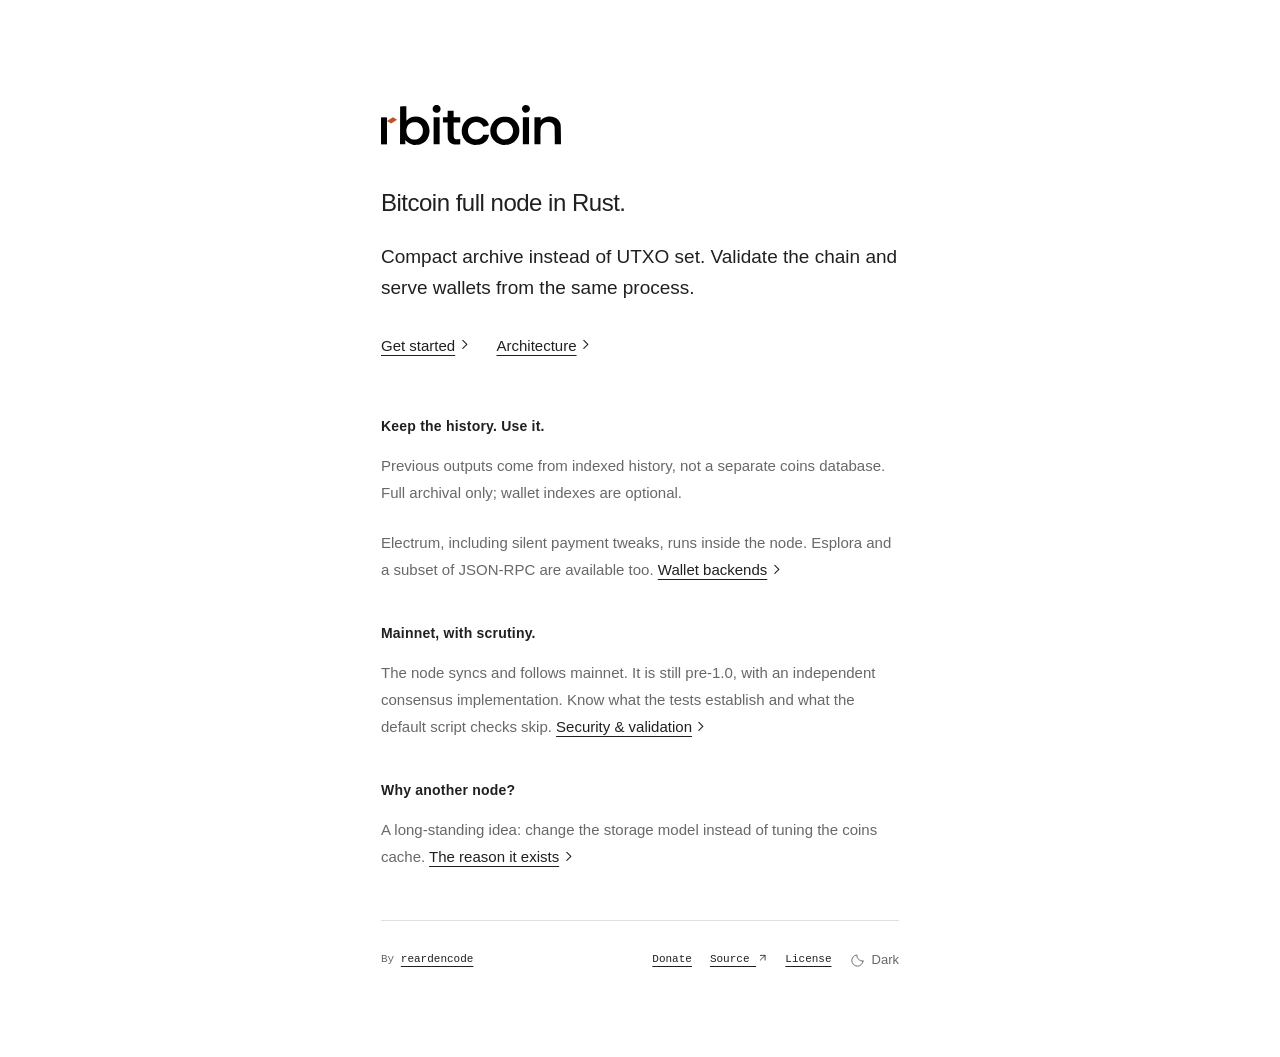
==== index.html @ 13a7b2bd "Add standalone rbitcoin Essential website" ====
<!doctype html><html lang="en"><head><meta charset="utf-8"><meta name="viewport" content="width=device-width,initial-scale=1"><title>A full node. No UTXO set. — rbitcoin</title><meta name="description" content="A Bitcoin full node in Rust, built around a compact archive with wallet serving in the same process."><meta name="robots" content="noindex,nofollow"><meta name="theme-color" content="#ffffff"><link rel="icon" type="image/svg+xml" href="data:image/svg+xml,%3Csvg xmlns='http://www.w3.org/2000/svg' viewBox='0 0 64 64'%3E%3Crect width='64' height='64' fill='white'/%3E%3Ctext x='18' y='47' font-family='Arial' font-size='48' fill='%231d1d1b'%3Er%3C/text%3E%3C/svg%3E"><script src="assets/theme.js?v=icon-theme"></script><link rel="stylesheet" href="assets/site.css?v=icon-theme"></head><body class="site essential-site home-page"><a class="skip" href="#main">Skip to content</a><div class="essential"><main id="main"><h1><a href="index.html"><img class="wordmark wordmark-light" src="assets/wordmark-light.svg?v=orange" width="2370" height="526" alt="rbitcoin"><img class="wordmark wordmark-dark" src="assets/wordmark-dark.svg?v=orange" width="2370" height="526" alt="rbitcoin"></a></h1><p class="opening">Bitcoin full node in Rust.</p><p>Compact archive instead of UTXO set. Validate the chain and serve wallets from the same process.</p><nav class="links" aria-label="Start here"><a href="get-started/index.html">Get started<svg class="link-icon" xmlns="http://www.w3.org/2000/svg" viewBox="0 0 16 16" width="12" height="12" fill="none" stroke="currentColor" stroke-width="1.4" stroke-linecap="round" stroke-linejoin="round" aria-hidden="true" focusable="false"><path d="m6 3 5 5-5 5"/></svg></a><a href="architecture/index.html">Architecture<svg class="link-icon" xmlns="http://www.w3.org/2000/svg" viewBox="0 0 16 16" width="12" height="12" fill="none" stroke="currentColor" stroke-width="1.4" stroke-linecap="round" stroke-linejoin="round" aria-hidden="true" focusable="false"><path d="m6 3 5 5-5 5"/></svg></a></nav><section id="difference"><h2>Keep the history. Use it.</h2><p class="small">Previous outputs come from indexed history, not a separate coins database. Full archival only; wallet indexes are optional.</p><p class="small">Electrum, including silent payment tweaks, runs inside the node. Esplora and a subset of JSON-RPC are available too. <a href="wallets/index.html">Wallet backends<svg class="link-icon" xmlns="http://www.w3.org/2000/svg" viewBox="0 0 16 16" width="12" height="12" fill="none" stroke="currentColor" stroke-width="1.4" stroke-linecap="round" stroke-linejoin="round" aria-hidden="true" focusable="false"><path d="m6 3 5 5-5 5"/></svg></a></p></section><section id="status"><h2>Mainnet, with scrutiny.</h2><p class="small">The node syncs and follows mainnet. It is still pre-1.0, with an independent consensus implementation. Know what the tests establish and what the default script checks skip. <a href="security/index.html">Security &amp; validation<svg class="link-icon" xmlns="http://www.w3.org/2000/svg" viewBox="0 0 16 16" width="12" height="12" fill="none" stroke="currentColor" stroke-width="1.4" stroke-linecap="round" stroke-linejoin="round" aria-hidden="true" focusable="false"><path d="m6 3 5 5-5 5"/></svg></a></p></section><section id="project"><h2>Why another node?</h2><p class="small">A long-standing idea: change the storage model instead of tuning the coins cache. <a href="about/index.html">The reason it exists<svg class="link-icon" xmlns="http://www.w3.org/2000/svg" viewBox="0 0 16 16" width="12" height="12" fill="none" stroke="currentColor" stroke-width="1.4" stroke-linecap="round" stroke-linejoin="round" aria-hidden="true" focusable="false"><path d="m6 3 5 5-5 5"/></svg></a></p></section></main><footer class="site-colophon"><span>By <a href="https://x.com/reardencode">reardencode</a></span><nav aria-label="Project information"><a href="about/index.html#donate">Donate</a><a href="https://github.com/reardencode/rbitcoin">Source <svg class="link-icon" xmlns="http://www.w3.org/2000/svg" viewBox="0 0 16 16" width="12" height="12" fill="none" stroke="currentColor" stroke-width="1.4" stroke-linecap="round" stroke-linejoin="round" aria-hidden="true" focusable="false"><path d="M4 12 12 4M4 4h8v8"/></svg></a><a href="NOTICE.txt">License</a><button class="theme-toggle" type="button" aria-label="Switch color theme" hidden><svg class="theme-moon" viewBox="0 0 24 24" fill="none" stroke="currentColor" stroke-width="1.5" stroke-linecap="round" stroke-linejoin="round" aria-hidden="true"><path d="M20.9 13A9 9 0 0 1 11 3.1 9 9 0 1 0 20.9 13Z"/></svg><svg class="theme-sun" viewBox="0 0 24 24" fill="none" stroke="currentColor" stroke-width="1.5" stroke-linecap="round" aria-hidden="true"><circle cx="12" cy="12" r="4"/><path d="M12 2v2m0 16v2M2 12h2m16 0h2M4.93 4.93l1.42 1.42m11.3 11.3 1.42 1.42M4.93 19.07l1.42-1.42m11.3-11.3 1.42-1.42"/></svg><span>Dark</span></button></nav></footer></div></body></html>
---- assets/site.css ----
/* Essential: original typography, responsive layout, and reading styles. */


* {
  box-sizing: border-box
}

html {
  scroll-padding-top: 30px
}

body {
  margin: 0;
  background: var(--paper);
  color: var(--ink);
  font-size: 19px;
  line-height: 1.65
}

a {
  color: inherit;
  text-decoration-thickness: 1px;
  text-underline-offset: 4px
}

a:hover {
  color: var(--accent)
}

a:focus-visible,button:focus-visible,summary:focus-visible {
  outline: 2px solid var(--accent);
  outline-offset: 5px
}

button {
  font: inherit;
  color: inherit;
  cursor: pointer
}

h1,h2,h3,p,figure,pre,dl {
  margin: 0
}

h1,h2,h3 {
  font-weight: 400
}

p+p {
  margin-top: 1.2em
}

h2,h3,[id] {
  scroll-margin-top: 30px
}

::selection {
  background: var(--selection-bg);
  color: var(--selection-ink)
}

.skip {
  position: fixed;
  top: 0;
  left: 20px;
  padding: 10px 20px;
  transform: translateY(-150%);
  background: var(--ink);
  color: var(--paper);
  z-index: 9
}

.skip:focus {
  transform: none
}

.code {
  font-family: var(--mono);
  font-size: .8em;
  overflow-wrap: anywhere
}

pre {
  font: 12px/1.9 var(--mono);
  white-space: pre-wrap;
  overflow-wrap: anywhere
}

summary {
  cursor: pointer
}

footer a {
  display: inline-block;
  padding: 3px 0
}

.source-note {
  font: 12px/1.7 var(--sans);
  color: var(--muted)
}

@media(prefers-reduced-motion:no-preference){

a,button,summary {
  transition: color 120ms ease-out,border-color 120ms ease-out,background-color 120ms ease-out
}
}

@media(max-width:700px){

body {
  font-size: 18px
}
}

@media print{

body {
  background: white!important;
  color: black!important;
  font-size: 11pt!important
}

.skip {
  display: none!important
}

a {
  color: inherit!important
}

h1,h2,h3 {
  break-after: avoid
}

figure,pre {
  break-inside: avoid
}

details {
  display: block
}

details>* {
  display: block!important
}

details::details-content {
  content-visibility: visible!important;
  display: block!important
}

details summary {
  list-style: none
}

footer {
  break-inside: avoid
}

a[href^='https://github.com'] {
  text-decoration: underline
}

* {
  box-shadow: none!important;
  position: static!important
}
}

:root {
  --paper: #fff;
  --ink: #202020;
  --muted: #686868;
  --line: #e0e0e0;
  --accent: #202020;
  --rule: #deded8;
  --selection-bg: #222;
  --selection-ink: #fff;
  color-scheme: light;
  --sans: Arial,Helvetica,sans-serif;
  --mono: 'SFMono-Regular',Consolas,'Liberation Mono',monospace
}

body {
  font-family: Arial,Helvetica,sans-serif;
  font-size: 19px;
  line-height: 1.65
}

.essential {
  max-width: 566px;
  margin: 105px auto 75px;
  padding: 0 24px
}

.essential h1 {
  font-size: 38px;
  line-height: 1.1;
  letter-spacing: -1.8px;
  font-weight: 600;
  margin-bottom: 40px
}

.essential h1 a {
  text-decoration: none
}

.essential .opening {
  font-size: 24px;
  letter-spacing: -.5px;
  line-height: 1.5;
  margin-bottom: 20px
}

.essential p {
  margin-top: 0;
  margin-bottom: 23px
}

.essential .links {
  margin-top: 30px;
  margin-bottom: 58px;
  display: flex;
  gap: 26px;
  font-size: 15px
}

.essential h2 {
  font-size: 12px;
  line-height: 1.5;
  font-weight: 600;
  margin: 0 0 15px;
  letter-spacing: .015em
}

.essential section {
  margin-top: 40px
}

.essential .small {
  font-size: 15px;
  line-height: 1.8;
  color: var(--muted)
}

.essential .small a {
  color: var(--ink)
}

.essential pre {
  margin: 17px 0 15px;
  font-size: 11px;
  line-height: 1.85
}

.essential footer {
  border-top: 1px solid var(--line);
  margin-top: 55px;
  padding-top: 17px;
  font-size: 11px;
  line-height: 1.8;
  color: var(--muted)
}

.essential footer a {
  color: var(--ink)
}

.essential .inline-code {
  font-family: var(--mono);
  font-size: .83em
}

@media(max-width:700px){

.essential {
  margin-top: 68px;
  margin-bottom: 40px;
  padding: 0 27px;
  max-width: 570px
}

.essential h1 {
  font-size: 35px;
  margin-bottom: 32px
}

.essential .opening {
  font-size: 23px
}

.essential .links {
  margin-bottom: 43px
}

.essential p {
  font-size: 18px
}

.essential .small {
  font-size: 14px
}

.essential pre {
  font-size: 10px
}

.essential section {
  margin-top: 34px
}

.essential footer {
  margin-top: 42px
}
}

@media print{

.essential {
  margin: 20px auto;
  padding: 0;
  max-width: 36em
}

.essential h1 {
  font-size: 25pt
}

.essential .opening {
  font-size: 15pt
}

.essential section {
  margin-top: 20px
}

.essential .links {
  margin-bottom: 25px
}

.essential footer {
  margin-top: 30px
}
}

.link-icon {
  display: inline-block;
  width: .86em;
  height: .86em;
  vertical-align: -.03em;
  margin-left: .16em;
  flex: none;
  overflow: visible;
  pointer-events: none
}


.site a {
  overflow-wrap: anywhere
}

.site code {
  font-family: var(--mono);
  font-size: .87em;
  overflow-wrap: anywhere
}

.site-colophon {
  display: flex;
  align-items: baseline;
  justify-content: space-between;
  gap: 20px;
  max-width: 1296px;
  margin: 40px auto 0;
  padding: 0 clamp(24px,5vw,72px);
  width: 100%;
  font: 12px/1.7 var(--mono);
  color: var(--muted)
}

.site-colophon nav {
  display: flex;
  gap: 18px;
  flex-wrap: wrap
}

.site-colophon a {
  display: inline-block;
  padding: 5px 0
}

.essential-site .essential {
  margin-top: 105px
}

.essential-site .essential .site-colophon {
  padding: 17px 0 0;
  max-width: none;
  margin: 50px 0 0
}

.essential-site .essential h2 {
  font-size: 14px
}

.essential-site .essential .small {
  font-size: 15px
}

.essential-site ::selection {
  background: var(--selection-bg);
  color: var(--selection-ink)
}

.chapter-grid {
  width: min(1280px,100%);
  margin: 0 auto;
  padding: 85px clamp(24px,5vw,72px) 40px;
  display: grid;
  grid-template-columns: minmax(170px,.8fr) minmax(0,2fr);
  gap: 10%
}

.chapter-sidebar {
  align-self: start
}

.chapter-brand {
  display: inline-block;
  font: 500 22px/1.2 var(--sans);
  letter-spacing: -1.5px;
  text-decoration: none;
  padding: 0 0 24px;
  color: var(--ink)!important
}

.chapter-nav {
  display: flex;
  flex-direction: column;
  align-items: flex-start;
  gap: 8px;
  font: 14px/1.5 var(--mono)
}

.chapter-nav a {
  padding: 5px 0;
  text-decoration: none
}

.chapter-nav a:hover,.chapter-nav a[aria-current] {
  text-decoration: underline;
  text-underline-offset: 5px
}

.chapter-nav span {
  display: inline-block;
  min-width: 28px;
  color: var(--muted);
  font-size: 12px
}

.chapter {
  min-width: 0;
  max-width: 690px;
  font: 17px/1.75 var(--sans)
}

.chapter-title {
  margin-bottom: 35px
}

.chapter-kicker {
  font: 12px/1.6 var(--mono);
  color: var(--muted);
  margin-bottom: 18px!important
}

.chapter h1 {
  font-size: 34px;
  line-height: 1.22;
  letter-spacing: -1.35px;
  font-weight: 400;
  margin: 0 0 24px
}

.chapter-intro {
  font-size: 19px;
  line-height: 1.65
}

.chapter p {
  margin: 0 0 20px
}

.chapter p:last-child {
  margin-bottom: 0
}

.chapter section {
  margin: 42px 0 0;
  scroll-margin-top: 30px
}

.chapter h2 {
  font-size: 19px;
  line-height: 1.4;
  font-weight: 500;
  margin: 0 0 17px;
  letter-spacing: -.3px
}

.chapter-contents {
  display: flex;
  flex-wrap: wrap;
  gap: 8px 20px;
  padding: 20px 0;
  border-top: 1px solid var(--rule);
  border-bottom: 1px solid var(--rule);
  font: 14px/1.55 var(--sans)
}

.chapter-contents a {
  padding: 3px 0
}

.chapter .annotation {
  font: 14px/1.65 var(--sans);
  color: var(--muted)
}

.chapter pre {
  margin: 23px 0;
  padding: 17px 0 17px 20px;
  border-left: 1px solid var(--rule);
  font: 14px/1.8 var(--mono);
  white-space: pre-wrap;
  overflow-wrap: anywhere
}

.chapter pre code {
  font: inherit
}

.fact-list {
  margin: 24px 0
}

.fact-list>div {
  display: grid;
  grid-template-columns: minmax(110px,.65fr) minmax(0,1.5fr);
  gap: 25px;
  padding: 17px 0;
  border-top: 1px solid var(--rule)
}

.fact-list>div:last-child {
  border-bottom: 1px solid var(--rule)
}

.fact-list dt {
  font-size: 15px;
  font-weight: 500
}

.fact-list dd {
  margin: 0;
  font-size: 16px
}

.chapter table {
  width: 100%;
  border-collapse: collapse;
  margin: 24px 0;
  table-layout: fixed;
  font-size: 15px;
  line-height: 1.6
}

.chapter caption {
  text-align: left;
  font: 12px/1.6 var(--mono);
  color: var(--muted);
  margin-bottom: 15px
}

.chapter th,.chapter td {
  text-align: left;
  vertical-align: top;
  border-bottom: 1px solid var(--rule);
  padding: 14px 12px 14px 0;
  overflow-wrap: anywhere
}

.chapter th {
  font-weight: 500
}

.chapter th:first-child {
  width: 34%
}

.chapter-sources {
  margin-top: 55px;
  padding-top: 23px;
  border-top: 1px solid var(--rule);
  font-size: 14px;
  color: var(--muted)
}

.chapter-sources h2 {
  font: 12px/1.6 var(--mono)
}

.chapter-sources ul {
  list-style: none;
  margin: 12px 0 0;
  padding: 0
}

.chapter-sources li {
  margin: 7px 0
}

.chapter-sources a {
  padding: 3px 0;
  display: inline-block
}

.chapter-next {
  display: flex;
  align-items: baseline;
  justify-content: space-between;
  flex-wrap: wrap;
  gap: 20px;
  margin-top: 45px;
  padding-top: 20px;
  border-top: 1px solid var(--rule);
  font-size: 14px
}

.chapter-next a {
  padding: 5px 0
}

.essential-site.reading-page .chapter-grid {
  display: block;
  max-width: 614px;
  padding-top: 55px
}

.essential-site.reading-page .chapter-sidebar {
  margin-bottom: 62px
}

.essential-site.reading-page .chapter-nav {
  flex-direction: row;
  flex-wrap: wrap;
  gap: 7px 20px;
  font-family: var(--sans)
}

.essential-site.reading-page .chapter-nav span {
  display: none
}

.essential-site.reading-page .chapter-brand {
  font-size: 26px;
  font-weight: 600
}

.essential-site.reading-page .chapter h1 {
  font-size: 30px;
  font-weight: 500
}

.essential-site.reading-page .chapter-kicker {
  display: none
}

.essential-site.reading-page .chapter-contents {
  border: 0;
  padding: 0 0 12px;
  gap: 8px 18px
}

@media(max-width:800px){

.chapter-grid {
  grid-template-columns: minmax(140px,.7fr) minmax(0,2fr);
  gap: 30px
}

.chapter h1 {
  font-size: 29px
}
}

@media(max-width:650px){

.site-colophon {
  display: block
}

.site-colophon nav {
  margin-top: 8px
}

.essential-site .essential {
  margin-top: 65px
}

.essential-site .essential .links {
  flex-wrap: wrap
}

.chapter-grid {
  display: block;
  padding: 35px 27px
}

.chapter-sidebar {
  margin-bottom: 45px
}

.chapter-brand {
  padding-bottom: 20px
}

.chapter-nav {
  flex-direction: row;
  flex-wrap: wrap;
  gap: 6px 18px;
  font-size: 14px
}

.chapter-nav span {
  display: none
}

.chapter {
  padding-top: 0;
  font-size: 16px
}

.chapter h1 {
  font-size: 28px;
  letter-spacing: -1px
}

.chapter-intro {
  font-size: 18px
}

.essential-site.reading-page .chapter-grid {
  padding-top: 35px
}

.essential-site.reading-page .chapter-sidebar {
  margin-bottom: 42px
}

.chapter section {
  margin-top: 36px
}

.fact-list>div {
  grid-template-columns: minmax(0,1fr);
  gap: 8px
}

.chapter pre {
  padding-left: 12px;
  font-size: 13px
}

.chapter-contents {
  display: block
}

.chapter-contents a {
  display: block;
  padding: 6px 0
}

.chapter table {
  font-size: 14px
}

.chapter th:first-child {
  width: 38%
}
}

@media print{

.chapter-nav,.chapter-contents,.chapter-next,.site-colophon {
  display: none!important
}

.chapter-grid {
  display: block!important;
  padding: 0!important;
  margin: 0;
  max-width: none;
  width: 100%
}

.chapter-sidebar {
  margin: 0 0 20px
}

.chapter-brand {
  padding: 0
}

.chapter {
  padding: 0;
  max-width: none;
  font-size: 11pt
}

.chapter h1 {
  font-size: 24pt!important
}

.chapter-intro {
  font-size: 12pt
}

.chapter section {
  break-inside: auto;
  margin-top: 25px
}

.chapter h2 {
  break-after: avoid
}

.chapter table {
  font-size: 10pt
}

.chapter tr,.fact-list>div {
  break-inside: avoid
}

.chapter pre {
  font-size: 9pt
}
}

.site > .site-colophon {
  padding-bottom: 40px;
}

/* Theme follows the system until the reader makes a choice. */
:root[data-theme="dark"] {
  --paper: #171818;
  --ink: #e9e8e4;
  --muted: #aaa9a4;
  --line: #3b3d3c;
  --rule: #3b3d3c;
  --accent: #fff;
  --selection-bg: #deddd7;
  --selection-ink: #171818;
  color-scheme: dark;
}

@media (prefers-color-scheme: dark) {
  :root:not([data-theme="light"]) {
  --paper: #171818;
  --ink: #e9e8e4;
  --muted: #aaa9a4;
  --line: #3b3d3c;
  --rule: #3b3d3c;
  --accent: #fff;
  --selection-bg: #deddd7;
  --selection-ink: #171818;
  color-scheme: dark;
  }
}

/* Quiet, keyboard-accessible control in the footer. */
.theme-toggle {
  display: inline-flex;
  align-items: center;
  justify-content: center;
  gap: 7px;
  min-height: 44px;
  padding: 8px 0;
  border: 0;
  border-radius: 0;
  background: transparent;
  color: var(--muted);
  font: 13px/1.4 var(--sans);
}
.theme-toggle[hidden] { display: none; }
.theme-toggle:hover { color: var(--ink); }
.theme-toggle { cursor: pointer; }
.theme-toggle svg { width: 15px; height: 15px; flex: none; }
.theme-toggle .theme-sun { display: none; }
[data-theme="dark"] .theme-toggle .theme-sun { display: block; }
[data-theme="dark"] .theme-toggle .theme-moon { display: none; }
@media print {
  :root, :root[data-theme], :root:not([data-theme="light"]) {
    --paper: #fff !important;
    --ink: #202020 !important;
    --muted: #686868 !important;
    --line: #e0e0e0 !important;
    --rule: #deded8 !important;
    --accent: #202020 !important;
    color-scheme: light !important;
  }
  .theme-toggle { display: none !important; }
}

/* Original supplied SVG variants, selected with the page theme. */
.wordmark { display: block; width: 180px; max-width: 100%; height: auto; }
.chapter-brand .wordmark { width: 128px; }
.site-colophon nav { align-items: center; }
.wordmark-dark { display: none; }
:root[data-theme="dark"] .wordmark-light { display: none; }
:root[data-theme="dark"] .wordmark-dark { display: block; }
@media (prefers-color-scheme: dark) {
  :root:not([data-theme="light"]) .wordmark-light { display: none; }
  :root:not([data-theme="light"]) .wordmark-dark { display: block; }
}
@media print {
  .wordmark-light { display: block !important; }
  .wordmark-dark { display: none !important; }
}
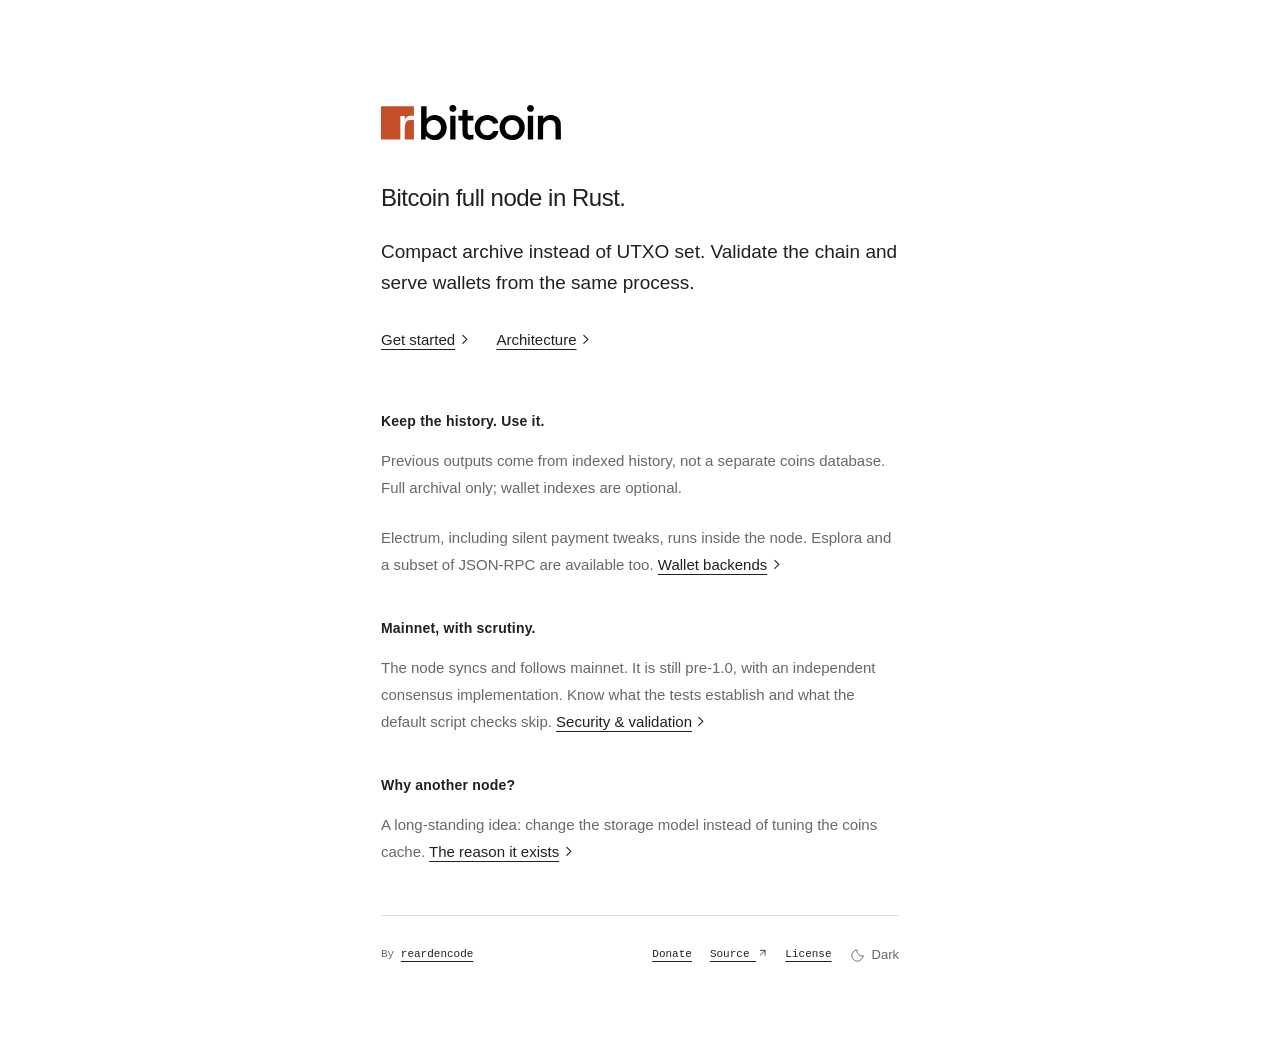
==== commit 08ab0c3f: "Refine Essential content, logos, and reading layouts" ====
--- a/index.html
+++ b/index.html
@@ -1 +1 @@
-<!doctype html><html lang="en"><head><meta charset="utf-8"><meta name="viewport" content="width=device-width,initial-scale=1"><title>A full node. No UTXO set. — rbitcoin</title><meta name="description" content="A Bitcoin full node in Rust, built around a compact archive with wallet serving in the same process."><meta name="robots" content="noindex,nofollow"><meta name="theme-color" content="#ffffff"><link rel="icon" type="image/svg+xml" href="data:image/svg+xml,%3Csvg xmlns='http://www.w3.org/2000/svg' viewBox='0 0 64 64'%3E%3Crect width='64' height='64' fill='white'/%3E%3Ctext x='18' y='47' font-family='Arial' font-size='48' fill='%231d1d1b'%3Er%3C/text%3E%3C/svg%3E"><script src="assets/theme.js?v=icon-theme"></script><link rel="stylesheet" href="assets/site.css?v=icon-theme"></head><body class="site essential-site home-page"><a class="skip" href="#main">Skip to content</a><div class="essential"><main id="main"><h1><a href="index.html"><img class="wordmark wordmark-light" src="assets/wordmark-light.svg?v=orange" width="2370" height="526" alt="rbitcoin"><img class="wordmark wordmark-dark" src="assets/wordmark-dark.svg?v=orange" width="2370" height="526" alt="rbitcoin"></a></h1><p class="opening">Bitcoin full node in Rust.</p><p>Compact archive instead of UTXO set. Validate the chain and serve wallets from the same process.</p><nav class="links" aria-label="Start here"><a href="get-started/index.html">Get started<svg class="link-icon" xmlns="http://www.w3.org/2000/svg" viewBox="0 0 16 16" width="12" height="12" fill="none" stroke="currentColor" stroke-width="1.4" stroke-linecap="round" stroke-linejoin="round" aria-hidden="true" focusable="false"><path d="m6 3 5 5-5 5"/></svg></a><a href="architecture/index.html">Architecture<svg class="link-icon" xmlns="http://www.w3.org/2000/svg" viewBox="0 0 16 16" width="12" height="12" fill="none" stroke="currentColor" stroke-width="1.4" stroke-linecap="round" stroke-linejoin="round" aria-hidden="true" focusable="false"><path d="m6 3 5 5-5 5"/></svg></a></nav><section id="difference"><h2>Keep the history. Use it.</h2><p class="small">Previous outputs come from indexed history, not a separate coins database. Full archival only; wallet indexes are optional.</p><p class="small">Electrum, including silent payment tweaks, runs inside the node. Esplora and a subset of JSON-RPC are available too. <a href="wallets/index.html">Wallet backends<svg class="link-icon" xmlns="http://www.w3.org/2000/svg" viewBox="0 0 16 16" width="12" height="12" fill="none" stroke="currentColor" stroke-width="1.4" stroke-linecap="round" stroke-linejoin="round" aria-hidden="true" focusable="false"><path d="m6 3 5 5-5 5"/></svg></a></p></section><section id="status"><h2>Mainnet, with scrutiny.</h2><p class="small">The node syncs and follows mainnet. It is still pre-1.0, with an independent consensus implementation. Know what the tests establish and what the default script checks skip. <a href="security/index.html">Security &amp; validation<svg class="link-icon" xmlns="http://www.w3.org/2000/svg" viewBox="0 0 16 16" width="12" height="12" fill="none" stroke="currentColor" stroke-width="1.4" stroke-linecap="round" stroke-linejoin="round" aria-hidden="true" focusable="false"><path d="m6 3 5 5-5 5"/></svg></a></p></section><section id="project"><h2>Why another node?</h2><p class="small">A long-standing idea: change the storage model instead of tuning the coins cache. <a href="about/index.html">The reason it exists<svg class="link-icon" xmlns="http://www.w3.org/2000/svg" viewBox="0 0 16 16" width="12" height="12" fill="none" stroke="currentColor" stroke-width="1.4" stroke-linecap="round" stroke-linejoin="round" aria-hidden="true" focusable="false"><path d="m6 3 5 5-5 5"/></svg></a></p></section></main><footer class="site-colophon"><span>By <a href="https://x.com/reardencode">reardencode</a></span><nav aria-label="Project information"><a href="about/index.html#donate">Donate</a><a href="https://github.com/reardencode/rbitcoin">Source <svg class="link-icon" xmlns="http://www.w3.org/2000/svg" viewBox="0 0 16 16" width="12" height="12" fill="none" stroke="currentColor" stroke-width="1.4" stroke-linecap="round" stroke-linejoin="round" aria-hidden="true" focusable="false"><path d="M4 12 12 4M4 4h8v8"/></svg></a><a href="NOTICE.txt">License</a><button class="theme-toggle" type="button" aria-label="Switch color theme" hidden><svg class="theme-moon" viewBox="0 0 24 24" fill="none" stroke="currentColor" stroke-width="1.5" stroke-linecap="round" stroke-linejoin="round" aria-hidden="true"><path d="M20.9 13A9 9 0 0 1 11 3.1 9 9 0 1 0 20.9 13Z"/></svg><svg class="theme-sun" viewBox="0 0 24 24" fill="none" stroke="currentColor" stroke-width="1.5" stroke-linecap="round" aria-hidden="true"><circle cx="12" cy="12" r="4"/><path d="M12 2v2m0 16v2M2 12h2m16 0h2M4.93 4.93l1.42 1.42m11.3 11.3 1.42 1.42M4.93 19.07l1.42-1.42m11.3-11.3 1.42-1.42"/></svg><span>Dark</span></button></nav></footer></div></body></html>
+<!doctype html><html lang="en"><head><meta charset="utf-8"><meta name="viewport" content="width=device-width,initial-scale=1"><title>Bitcoin full node in Rust — rbitcoin</title><meta name="description" content="A Bitcoin full node in Rust, built around a compact archive with wallet serving in the same process."><meta name="robots" content="noindex,nofollow"><meta name="theme-color" content="#ffffff"><link rel="icon" type="image/svg+xml" href="data:image/svg+xml,%3Csvg xmlns='http://www.w3.org/2000/svg' viewBox='0 0 64 64'%3E%3Crect width='64' height='64' fill='white'/%3E%3Ctext x='18' y='47' font-family='Arial' font-size='48' fill='%231d1d1b'%3Er%3C/text%3E%3C/svg%3E"><script src="assets/theme.js?v=icon-theme"></script><link rel="stylesheet" href="assets/site.css?v=visual-balance"></head><body class="site essential-site home-page"><a class="skip" href="#main">Skip to content</a><div class="essential"><main id="main"><h1><a href="index.html"><img class="wordmark wordmark-light" src="assets/wordmark-light.svg?v=updated-logo" width="2728" height="526" alt="rbitcoin"><img class="wordmark wordmark-dark" src="assets/wordmark-dark.svg?v=updated-logo" width="2728" height="526" alt="rbitcoin"></a></h1><p class="opening">Bitcoin full node in Rust.</p><p>Compact archive instead of UTXO set. Validate the chain and serve wallets from the same process.</p><nav class="links" aria-label="Start here"><a href="get-started/index.html">Get started<svg class="link-icon" xmlns="http://www.w3.org/2000/svg" viewBox="0 0 16 16" width="12" height="12" fill="none" stroke="currentColor" stroke-width="1.4" stroke-linecap="round" stroke-linejoin="round" aria-hidden="true" focusable="false"><path d="m6 3 5 5-5 5"/></svg></a><a href="architecture/index.html">Architecture<svg class="link-icon" xmlns="http://www.w3.org/2000/svg" viewBox="0 0 16 16" width="12" height="12" fill="none" stroke="currentColor" stroke-width="1.4" stroke-linecap="round" stroke-linejoin="round" aria-hidden="true" focusable="false"><path d="m6 3 5 5-5 5"/></svg></a></nav><section id="difference"><h2>Keep the history. Use it.</h2><p class="small">Previous outputs come from indexed history, not a separate coins database. Full archival only; wallet indexes are optional.</p><p class="small">Electrum, including silent payment tweaks, runs inside the node. Esplora and a subset of JSON-RPC are available too. <a href="wallets/index.html">Wallet backends<svg class="link-icon" xmlns="http://www.w3.org/2000/svg" viewBox="0 0 16 16" width="12" height="12" fill="none" stroke="currentColor" stroke-width="1.4" stroke-linecap="round" stroke-linejoin="round" aria-hidden="true" focusable="false"><path d="m6 3 5 5-5 5"/></svg></a></p></section><section id="status"><h2>Mainnet, with scrutiny.</h2><p class="small">The node syncs and follows mainnet. It is still pre-1.0, with an independent consensus implementation. Know what the tests establish and what the default script checks skip. <a href="security/index.html">Security &amp; validation<svg class="link-icon" xmlns="http://www.w3.org/2000/svg" viewBox="0 0 16 16" width="12" height="12" fill="none" stroke="currentColor" stroke-width="1.4" stroke-linecap="round" stroke-linejoin="round" aria-hidden="true" focusable="false"><path d="m6 3 5 5-5 5"/></svg></a></p></section><section id="project"><h2>Why another node?</h2><p class="small">A long-standing idea: change the storage model instead of tuning the coins cache. <a href="about/index.html">The reason it exists<svg class="link-icon" xmlns="http://www.w3.org/2000/svg" viewBox="0 0 16 16" width="12" height="12" fill="none" stroke="currentColor" stroke-width="1.4" stroke-linecap="round" stroke-linejoin="round" aria-hidden="true" focusable="false"><path d="m6 3 5 5-5 5"/></svg></a></p></section></main><footer class="site-colophon"><span>By <a href="https://x.com/reardencode">reardencode</a></span><nav aria-label="Project information"><a href="about/index.html#donate">Donate</a><a href="https://github.com/reardencode/rbitcoin">Source <svg class="link-icon" xmlns="http://www.w3.org/2000/svg" viewBox="0 0 16 16" width="12" height="12" fill="none" stroke="currentColor" stroke-width="1.4" stroke-linecap="round" stroke-linejoin="round" aria-hidden="true" focusable="false"><path d="M4 12 12 4M4 4h8v8"/></svg></a><a href="NOTICE.txt">License</a><button class="theme-toggle" type="button" aria-label="Switch color theme" hidden><svg class="theme-moon" viewBox="0 0 24 24" fill="none" stroke="currentColor" stroke-width="1.5" stroke-linecap="round" stroke-linejoin="round" aria-hidden="true"><path d="M20.9 13A9 9 0 0 1 11 3.1 9 9 0 1 0 20.9 13Z"/></svg><svg class="theme-sun" viewBox="0 0 24 24" fill="none" stroke="currentColor" stroke-width="1.5" stroke-linecap="round" aria-hidden="true"><circle cx="12" cy="12" r="4"/><path d="M12 2v2m0 16v2M2 12h2m16 0h2M4.93 4.93l1.42 1.42m11.3 11.3 1.42 1.42M4.93 19.07l1.42-1.42m11.3-11.3 1.42-1.42"/></svg><span>Dark</span></button></nav></footer></div></body></html>
--- a/assets/site.css
+++ b/assets/site.css
@@ -931,3 +931,149 @@
   .wordmark-light { display: block !important; }
   .wordmark-dark { display: none !important; }
 }
+
+/* Commands share the reading column's quiet rule and palette. */
+.command-block {
+  min-width: 0;
+  margin: 23px 0;
+  border-left: 1px solid var(--rule);
+  padding-left: 20px;
+}
+.command-block figcaption {
+  display: flex;
+  align-items: center;
+  justify-content: space-between;
+  gap: 12px;
+  color: var(--muted);
+  font: 12px/1.5 var(--sans);
+}
+.copy-command {
+  display: inline-flex;
+  align-items: center;
+  justify-content: flex-end;
+  gap: 6px;
+  min-height: 44px;
+  min-width: 78px;
+  flex: none;
+  padding: 8px 0 8px 8px;
+  border: 0;
+  background: transparent;
+  color: var(--muted);
+  font: inherit;
+}
+.copy-command[hidden] { display: none; }
+.copy-command:hover { color: var(--ink); }
+.copy-command:disabled { cursor: wait; }
+.chapter .command-block pre {
+  margin: 0;
+  padding: 4px 0 12px;
+  border: 0;
+  overflow-x: auto;
+  white-space: pre;
+  overflow-wrap: normal;
+}
+.chapter .command-block code { overflow-wrap: normal; }
+.command-block pre:focus-visible { outline: 2px solid var(--accent); outline-offset: 4px; }
+.chapter .copy-status {
+  position: absolute;
+  width: 1px;
+  height: 1px;
+  overflow: hidden;
+  clip-path: inset(50%);
+  margin: 0;
+}
+.chapter .copy-status.copy-error {
+  position: static;
+  width: auto;
+  height: auto;
+  clip-path: none;
+  color: var(--muted);
+  font-size: 13px;
+}
+/* Platform names and download actions share a calm, aligned row. */
+.download-files { list-style: none; margin: 24px 0; padding: 0; }
+.download-files li {
+  display: flex; align-items: center; justify-content: space-between;
+  gap: 16px; padding: 14px 0; border-top: 1px solid var(--rule);
+}
+.download-files li:last-child { border-bottom: 1px solid var(--rule); }
+.download-platform { display: grid; gap: 2px; font-size: 16px; line-height: 1.5; }
+.download-arch { color: var(--muted); font-size: 13px; }
+.download-links { display: flex; align-items: center; gap: 18px; flex: none; font-size: 14px; }
+.download-links a { display: inline-flex; align-items: center; min-height: 44px; }
+@media (max-width: 420px) {
+  .download-files li { align-items: flex-start; flex-direction: column; gap: 4px; }
+  .download-links { gap: 24px; }
+}
+.build-option { margin-top: 28px; border-top: 1px solid var(--rule); padding-top: 18px; }
+.build-option summary { cursor: pointer; }
+.build-option > p { margin-top: 18px; }
+@media (max-width: 650px) {
+  .command-block { padding-left: 12px; }
+}
+@media print {
+  .copy-command, .copy-status { display: none !important; }
+  .chapter .command-block pre { white-space: pre-wrap; overflow-wrap: anywhere; }
+}
+
+/* Output history: one persistent record, three views of its spend status. */
+.output-history { margin: 28px 0; border-top: 1px solid var(--rule); border-bottom: 1px solid var(--rule); padding: 20px 0; }
+.output-history figcaption { font-size: 16px; }
+.chapter .output-example { margin: 4px 0 16px; color: var(--muted); font-size: 13px; }
+.output-controls { display: flex; gap: 22px; margin-bottom: 20px; }
+.output-controls[hidden] { display: none; }
+.output-controls button { border: 0; border-bottom: 2px solid transparent; border-radius: 0; padding: 8px 0; min-height: 44px; background: transparent; color: var(--muted); font: 14px/1.5 var(--sans); }
+.output-controls button[aria-pressed="true"] { color: var(--ink); border-bottom-color: var(--ink); }
+.archived-output { border-left: 1px solid var(--rule); padding: 12px 0 12px 18px; display: grid; gap: 7px; }
+.archived-output span { color: var(--muted); font-size: 13px; }
+.archived-output strong { font: 14px/1.6 var(--mono); }
+.output-states { margin-top: 24px; }
+.output-state + .output-state { margin-top: 24px; }
+.chapter .output-state h3 { font-size: 13px; color: var(--muted); margin: 0 0 16px; }
+.output-state dt { font-size: 13px; color: var(--muted); }
+.output-state dd { margin: 6px 0 0; color: #c3502a; font: 14px/1.6 var(--mono); }
+.chapter .output-state p { margin: 16px 0 0; font-size: 15px; }
+.is-enhanced .output-states { display: grid; }
+.is-enhanced .output-state { grid-area: 1 / 1; margin-top: 0; }
+.is-enhanced .output-state[hidden] { display: block; visibility: hidden; }
+.output-announcement { position: absolute; width: 1px; height: 1px; overflow: hidden; clip-path: inset(50%); }
+:root[data-theme="dark"] .output-state dd { color: #ec7f5b; }
+@media (prefers-color-scheme: dark) { :root:not([data-theme="light"]) .output-state dd { color: #ec7f5b; } }
+@media print {
+  .output-controls, .output-announcement { display: none !important; }
+  .is-enhanced .output-states { display: block; }
+  .is-enhanced .output-state[hidden] { visibility: visible; }
+  .output-state + .output-state { margin-top: 24px; }
+  .output-state { break-inside: avoid; }
+  .output-history { break-inside: auto; }
+  :root .output-state dd { color: #202020 !important; }
+}
+
+/* Keep the reading measure and footer alignment steady across viewports. */
+@media screen {
+  .essential-site.reading-page .chapter-grid {
+    max-width: 614px;
+    padding-left: 48px;
+    padding-right: 48px;
+  }
+  .reading-page > .site-colophon {
+    max-width: 614px;
+    margin-top: 12px;
+    padding: 0 48px 40px;
+    font-size: 11px;
+    gap: 16px;
+  }
+  .reading-page > .site-colophon nav { gap: 16px; }
+  .chapter h1, .chapter h2 { text-wrap: balance; }
+  .chapter ul:not(.download-files), .chapter ol {
+    margin: 20px 0;
+    padding-left: 22px;
+  }
+  .chapter li + li { margin-top: 10px; }
+  .chapter .download-files li + li { margin-top: 0; }
+}
+@media screen and (max-width: 650px) {
+  .essential-site.reading-page .chapter-grid { padding-left: 27px; padding-right: 27px; }
+  .reading-page > .site-colophon { padding-left: 27px; padding-right: 27px; }
+  .essential-site.reading-page .chapter h1 { font-size: 28px; letter-spacing: -1px; }
+}
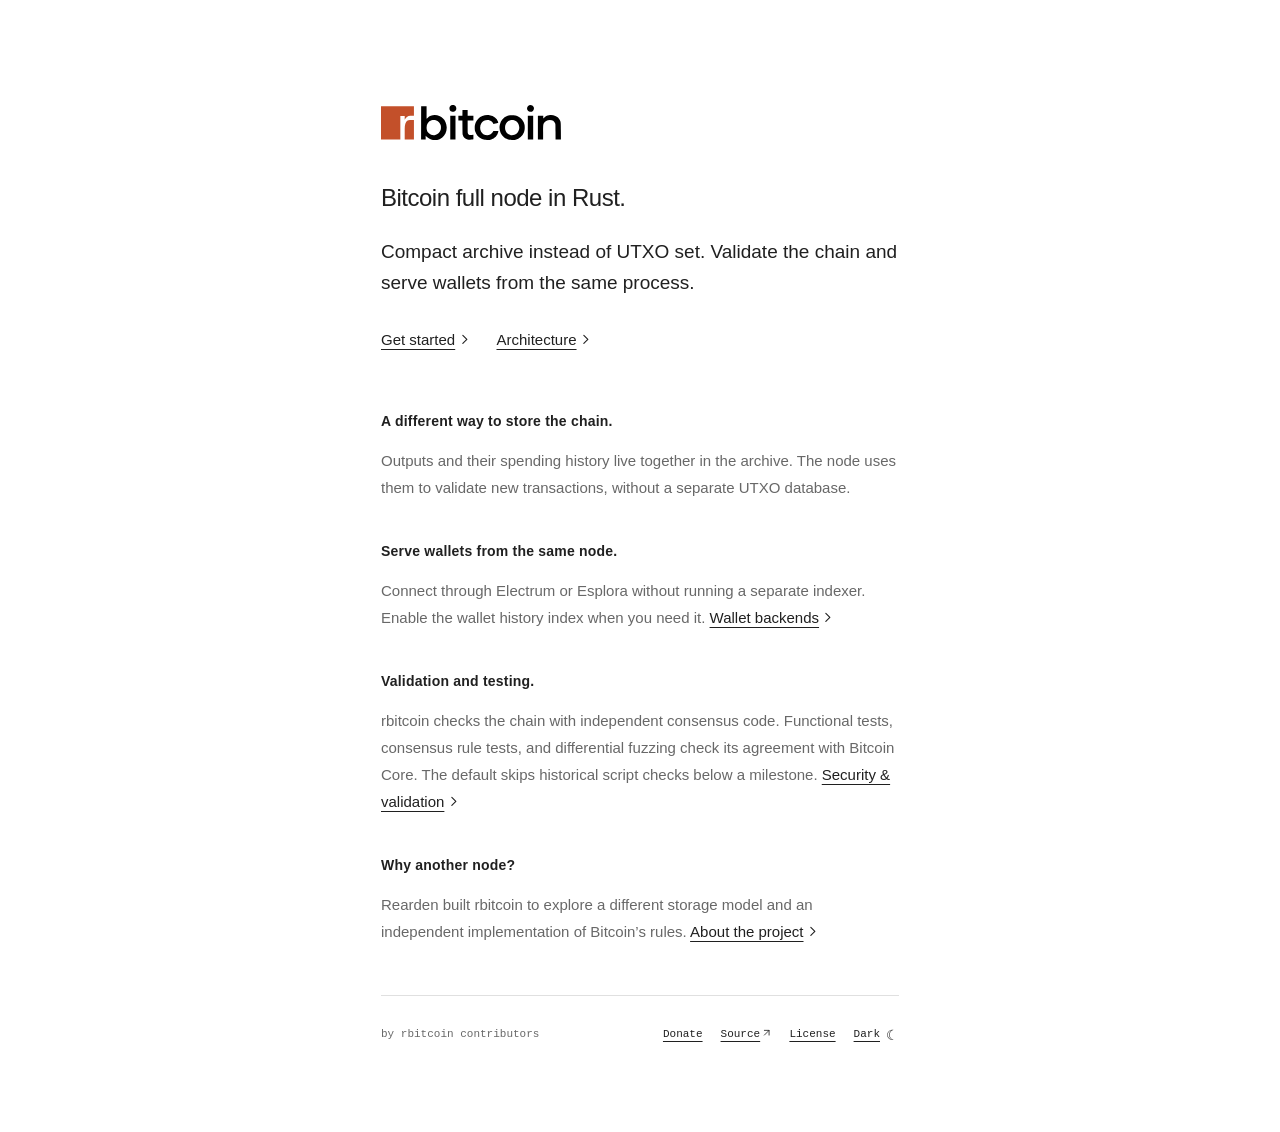
==== commit 218d0b01: "Publish the refined Essential website with production metadata and donation QR controls." ====
--- a/index.html
+++ b/index.html
@@ -1 +1,202 @@
-<!doctype html><html lang="en"><head><meta charset="utf-8"><meta name="viewport" content="width=device-width,initial-scale=1"><title>Bitcoin full node in Rust — rbitcoin</title><meta name="description" content="A Bitcoin full node in Rust, built around a compact archive with wallet serving in the same process."><meta name="robots" content="noindex,nofollow"><meta name="theme-color" content="#ffffff"><link rel="icon" type="image/svg+xml" href="data:image/svg+xml,%3Csvg xmlns='http://www.w3.org/2000/svg' viewBox='0 0 64 64'%3E%3Crect width='64' height='64' fill='white'/%3E%3Ctext x='18' y='47' font-family='Arial' font-size='48' fill='%231d1d1b'%3Er%3C/text%3E%3C/svg%3E"><script src="assets/theme.js?v=icon-theme"></script><link rel="stylesheet" href="assets/site.css?v=visual-balance"></head><body class="site essential-site home-page"><a class="skip" href="#main">Skip to content</a><div class="essential"><main id="main"><h1><a href="index.html"><img class="wordmark wordmark-light" src="assets/wordmark-light.svg?v=updated-logo" width="2728" height="526" alt="rbitcoin"><img class="wordmark wordmark-dark" src="assets/wordmark-dark.svg?v=updated-logo" width="2728" height="526" alt="rbitcoin"></a></h1><p class="opening">Bitcoin full node in Rust.</p><p>Compact archive instead of UTXO set. Validate the chain and serve wallets from the same process.</p><nav class="links" aria-label="Start here"><a href="get-started/index.html">Get started<svg class="link-icon" xmlns="http://www.w3.org/2000/svg" viewBox="0 0 16 16" width="12" height="12" fill="none" stroke="currentColor" stroke-width="1.4" stroke-linecap="round" stroke-linejoin="round" aria-hidden="true" focusable="false"><path d="m6 3 5 5-5 5"/></svg></a><a href="architecture/index.html">Architecture<svg class="link-icon" xmlns="http://www.w3.org/2000/svg" viewBox="0 0 16 16" width="12" height="12" fill="none" stroke="currentColor" stroke-width="1.4" stroke-linecap="round" stroke-linejoin="round" aria-hidden="true" focusable="false"><path d="m6 3 5 5-5 5"/></svg></a></nav><section id="difference"><h2>Keep the history. Use it.</h2><p class="small">Previous outputs come from indexed history, not a separate coins database. Full archival only; wallet indexes are optional.</p><p class="small">Electrum, including silent payment tweaks, runs inside the node. Esplora and a subset of JSON-RPC are available too. <a href="wallets/index.html">Wallet backends<svg class="link-icon" xmlns="http://www.w3.org/2000/svg" viewBox="0 0 16 16" width="12" height="12" fill="none" stroke="currentColor" stroke-width="1.4" stroke-linecap="round" stroke-linejoin="round" aria-hidden="true" focusable="false"><path d="m6 3 5 5-5 5"/></svg></a></p></section><section id="status"><h2>Mainnet, with scrutiny.</h2><p class="small">The node syncs and follows mainnet. It is still pre-1.0, with an independent consensus implementation. Know what the tests establish and what the default script checks skip. <a href="security/index.html">Security &amp; validation<svg class="link-icon" xmlns="http://www.w3.org/2000/svg" viewBox="0 0 16 16" width="12" height="12" fill="none" stroke="currentColor" stroke-width="1.4" stroke-linecap="round" stroke-linejoin="round" aria-hidden="true" focusable="false"><path d="m6 3 5 5-5 5"/></svg></a></p></section><section id="project"><h2>Why another node?</h2><p class="small">A long-standing idea: change the storage model instead of tuning the coins cache. <a href="about/index.html">The reason it exists<svg class="link-icon" xmlns="http://www.w3.org/2000/svg" viewBox="0 0 16 16" width="12" height="12" fill="none" stroke="currentColor" stroke-width="1.4" stroke-linecap="round" stroke-linejoin="round" aria-hidden="true" focusable="false"><path d="m6 3 5 5-5 5"/></svg></a></p></section></main><footer class="site-colophon"><span>By <a href="https://x.com/reardencode">reardencode</a></span><nav aria-label="Project information"><a href="about/index.html#donate">Donate</a><a href="https://github.com/reardencode/rbitcoin">Source <svg class="link-icon" xmlns="http://www.w3.org/2000/svg" viewBox="0 0 16 16" width="12" height="12" fill="none" stroke="currentColor" stroke-width="1.4" stroke-linecap="round" stroke-linejoin="round" aria-hidden="true" focusable="false"><path d="M4 12 12 4M4 4h8v8"/></svg></a><a href="NOTICE.txt">License</a><button class="theme-toggle" type="button" aria-label="Switch color theme" hidden><svg class="theme-moon" viewBox="0 0 24 24" fill="none" stroke="currentColor" stroke-width="1.5" stroke-linecap="round" stroke-linejoin="round" aria-hidden="true"><path d="M20.9 13A9 9 0 0 1 11 3.1 9 9 0 1 0 20.9 13Z"/></svg><svg class="theme-sun" viewBox="0 0 24 24" fill="none" stroke="currentColor" stroke-width="1.5" stroke-linecap="round" aria-hidden="true"><circle cx="12" cy="12" r="4"/><path d="M12 2v2m0 16v2M2 12h2m16 0h2M4.93 4.93l1.42 1.42m11.3 11.3 1.42 1.42M4.93 19.07l1.42-1.42m11.3-11.3 1.42-1.42"/></svg><span>Dark</span></button></nav></footer></div></body></html>
+<!doctype html>
+<html lang="en">
+  <head>
+    <meta charset="utf-8" />
+    <meta content="width=device-width,initial-scale=1" name="viewport" />
+    <title>Bitcoin full node in Rust — rbitcoin</title>
+    <meta
+      content="A Bitcoin full node in Rust, built around a compact archive with wallet serving in the same process."
+      name="description"
+    />
+    <meta content="#ffffff" name="theme-color" />
+    <link href="assets/img/favicon.svg" rel="icon" type="image/svg+xml" />
+    <script src="assets/theme.js?v=text-toggle"></script>
+    <link href="assets/site.css?v=archive-comparison" rel="stylesheet" />
+    <link href="https://rbitcoin.org/" rel="canonical" />
+    <link href="site.webmanifest" rel="manifest" />
+    <link href="assets/img/apple-touch-icon.png" rel="apple-touch-icon" />
+    <meta content="website" property="og:type" />
+    <meta content="rbitcoin" property="og:site_name" />
+    <meta content="Bitcoin full node in Rust — rbitcoin" property="og:title" />
+    <meta
+      content="A Bitcoin full node in Rust, built around a compact archive with wallet serving in the same process."
+      property="og:description"
+    />
+    <meta content="https://rbitcoin.org/" property="og:url" />
+    <meta content="https://rbitcoin.org/assets/img/og-card.png" property="og:image" />
+    <meta content="1200" property="og:image:width" />
+    <meta content="630" property="og:image:height" />
+    <meta content="rbitcoin" property="og:image:alt" />
+    <meta content="summary_large_image" name="twitter:card" />
+  </head>
+  <body class="site essential-site home-page">
+    <a class="skip" href="#main">Skip to content</a>
+    <div class="essential">
+      <main id="main">
+        <h1>
+          <a href="index.html"
+            ><img
+              alt="rbitcoin"
+              class="wordmark wordmark-light"
+              height="526"
+              src="assets/wordmark-light.svg?v=updated-logo"
+              width="2728" /><img
+              alt="rbitcoin"
+              class="wordmark wordmark-dark"
+              height="526"
+              src="assets/wordmark-dark.svg?v=readable-dark"
+              width="2728"
+          /></a>
+        </h1>
+        <p class="opening">Bitcoin full node in Rust.</p>
+        <p>
+          Compact archive instead of UTXO set. Validate the chain and serve wallets from the same
+          process.
+        </p>
+        <nav aria-label="Start here" class="links">
+          <a href="get-started/index.html"
+            >Get started<svg
+              aria-hidden="true"
+              class="link-icon"
+              fill="none"
+              focusable="false"
+              height="12"
+              stroke="currentColor"
+              stroke-linecap="round"
+              stroke-linejoin="round"
+              stroke-width="1.4"
+              viewBox="0 0 16 16"
+              width="12"
+              xmlns="http://www.w3.org/2000/svg"
+            >
+              <path d="m6 3 5 5-5 5"></path></svg></a
+          ><a href="architecture/index.html"
+            >Architecture<svg
+              aria-hidden="true"
+              class="link-icon"
+              fill="none"
+              focusable="false"
+              height="12"
+              stroke="currentColor"
+              stroke-linecap="round"
+              stroke-linejoin="round"
+              stroke-width="1.4"
+              viewBox="0 0 16 16"
+              width="12"
+              xmlns="http://www.w3.org/2000/svg"
+            >
+              <path d="m6 3 5 5-5 5"></path></svg
+          ></a>
+        </nav>
+        <section id="difference">
+          <h2>A different way to store the chain.</h2>
+          <p class="small">
+            Outputs and their spending history live together in the archive. The node uses them to
+            validate new transactions, without a separate UTXO database.
+          </p>
+        </section>
+        <section id="wallets">
+          <h2>Serve wallets from the same node.</h2>
+          <p class="small">
+            Connect through Electrum or Esplora without running a separate indexer. Enable the
+            wallet history index when you need it.
+            <a href="wallets/index.html"
+              >Wallet backends<svg
+                aria-hidden="true"
+                class="link-icon"
+                fill="none"
+                focusable="false"
+                height="12"
+                stroke="currentColor"
+                stroke-linecap="round"
+                stroke-linejoin="round"
+                stroke-width="1.4"
+                viewBox="0 0 16 16"
+                width="12"
+                xmlns="http://www.w3.org/2000/svg"
+              >
+                <path d="m6 3 5 5-5 5"></path></svg
+            ></a>
+          </p>
+        </section>
+        <section id="status">
+          <h2>Validation and testing.</h2>
+          <p class="small">
+            rbitcoin checks the chain with independent consensus code. Functional tests, consensus
+            rule tests, and differential fuzzing check its agreement with Bitcoin Core. The default
+            skips historical script checks below a milestone.
+            <a href="security/index.html"
+              >Security &amp; validation<svg
+                aria-hidden="true"
+                class="link-icon"
+                fill="none"
+                focusable="false"
+                height="12"
+                stroke="currentColor"
+                stroke-linecap="round"
+                stroke-linejoin="round"
+                stroke-width="1.4"
+                viewBox="0 0 16 16"
+                width="12"
+                xmlns="http://www.w3.org/2000/svg"
+              >
+                <path d="m6 3 5 5-5 5"></path></svg
+            ></a>
+          </p>
+        </section>
+        <section id="project">
+          <h2>Why another node?</h2>
+          <p class="small">
+            Rearden built rbitcoin to explore a different storage model and an independent
+            implementation of Bitcoin’s rules.
+            <a href="about/index.html"
+              >About the project<svg
+                aria-hidden="true"
+                class="link-icon"
+                fill="none"
+                focusable="false"
+                height="12"
+                stroke="currentColor"
+                stroke-linecap="round"
+                stroke-linejoin="round"
+                stroke-width="1.4"
+                viewBox="0 0 16 16"
+                width="12"
+                xmlns="http://www.w3.org/2000/svg"
+              >
+                <path d="m6 3 5 5-5 5"></path></svg
+            ></a>
+          </p>
+        </section>
+      </main>
+      <footer class="site-colophon">
+        <span>by rbitcoin contributors</span>
+        <nav aria-label="Project information">
+          <a href="about/index.html#donate">Donate</a
+          ><a class="source-link" href="https://github.com/reardencode/rbitcoin"
+            ><span>Source</span
+            ><svg
+              aria-hidden="true"
+              class="link-icon"
+              fill="none"
+              focusable="false"
+              height="12"
+              stroke="currentColor"
+              stroke-linecap="round"
+              stroke-linejoin="round"
+              stroke-width="1.4"
+              viewBox="0 0 16 16"
+              width="12"
+              xmlns="http://www.w3.org/2000/svg"
+            >
+              <path d="M4 12 12 4M4 4h8v8"></path></svg></a
+          ><a href="NOTICE.txt">License</a
+          ><button aria-label="Switch color theme" class="theme-toggle" hidden="" type="button">
+            <span class="theme-label">Dark</span
+            ><span aria-hidden="true" class="theme-symbol">☾</span>
+          </button>
+        </nav>
+      </footer>
+    </div>
+  </body>
+</html>
--- a/assets/site.css
+++ b/assets/site.css
@@ -1,12 +1,11 @@
 /* Essential: original typography, responsive layout, and reading styles. */
 
-
 * {
-  box-sizing: border-box
+  box-sizing: border-box;
 }
 
 html {
-  scroll-padding-top: 30px
+  scroll-padding-top: 30px;
 }
 
 body {
@@ -14,49 +13,61 @@
   background: var(--paper);
   color: var(--ink);
   font-size: 19px;
-  line-height: 1.65
+  line-height: 1.65;
 }
 
 a {
   color: inherit;
   text-decoration-thickness: 1px;
-  text-underline-offset: 4px
+  text-underline-offset: 4px;
 }
 
 a:hover {
-  color: var(--accent)
-}
-
-a:focus-visible,button:focus-visible,summary:focus-visible {
+  color: var(--accent);
+}
+
+a:focus-visible,
+button:focus-visible,
+summary:focus-visible {
   outline: 2px solid var(--accent);
-  outline-offset: 5px
+  outline-offset: 5px;
 }
 
 button {
   font: inherit;
   color: inherit;
-  cursor: pointer
-}
-
-h1,h2,h3,p,figure,pre,dl {
-  margin: 0
-}
-
-h1,h2,h3 {
-  font-weight: 400
-}
-
-p+p {
-  margin-top: 1.2em
-}
-
-h2,h3,[id] {
-  scroll-margin-top: 30px
+  cursor: pointer;
+}
+
+h1,
+h2,
+h3,
+p,
+figure,
+pre,
+dl {
+  margin: 0;
+}
+
+h1,
+h2,
+h3 {
+  font-weight: 400;
+}
+
+p + p {
+  margin-top: 1.2em;
+}
+
+h2,
+h3,
+[id] {
+  scroll-margin-top: 30px;
 }
 
 ::selection {
   background: var(--selection-bg);
-  color: var(--selection-ink)
+  color: var(--selection-ink);
 }
 
 .skip {
@@ -67,106 +78,101 @@
   transform: translateY(-150%);
   background: var(--ink);
   color: var(--paper);
-  z-index: 9
+  z-index: 9;
 }
 
 .skip:focus {
-  transform: none
-}
-
-.code {
-  font-family: var(--mono);
-  font-size: .8em;
-  overflow-wrap: anywhere
+  transform: none;
 }
 
 pre {
   font: 12px/1.9 var(--mono);
   white-space: pre-wrap;
-  overflow-wrap: anywhere
+  overflow-wrap: anywhere;
 }
 
 summary {
-  cursor: pointer
+  cursor: pointer;
 }
 
 footer a {
   display: inline-block;
-  padding: 3px 0
-}
-
-.source-note {
-  font: 12px/1.7 var(--sans);
-  color: var(--muted)
-}
-
-@media(prefers-reduced-motion:no-preference){
-
-a,button,summary {
-  transition: color 120ms ease-out,border-color 120ms ease-out,background-color 120ms ease-out
-}
-}
-
-@media(max-width:700px){
-
-body {
-  font-size: 18px
-}
-}
-
-@media print{
-
-body {
-  background: white!important;
-  color: black!important;
-  font-size: 11pt!important
-}
-
-.skip {
-  display: none!important
-}
-
-a {
-  color: inherit!important
-}
-
-h1,h2,h3 {
-  break-after: avoid
-}
-
-figure,pre {
-  break-inside: avoid
-}
-
-details {
-  display: block
-}
-
-details>* {
-  display: block!important
-}
-
-details::details-content {
-  content-visibility: visible!important;
-  display: block!important
-}
-
-details summary {
-  list-style: none
-}
-
-footer {
-  break-inside: avoid
-}
-
-a[href^='https://github.com'] {
-  text-decoration: underline
-}
-
-* {
-  box-shadow: none!important;
-  position: static!important
-}
+  padding: 3px 0;
+}
+
+@media (prefers-reduced-motion: no-preference) {
+  a,
+  button,
+  summary {
+    transition:
+      color 120ms ease-out,
+      border-color 120ms ease-out,
+      background-color 120ms ease-out;
+  }
+}
+
+@media (max-width: 700px) {
+  body {
+    font-size: 18px;
+  }
+}
+
+@media print {
+  body {
+    background: white !important;
+    color: black !important;
+    font-size: 11pt !important;
+  }
+
+  .skip {
+    display: none !important;
+  }
+
+  a {
+    color: inherit !important;
+  }
+
+  h1,
+  h2,
+  h3 {
+    break-after: avoid;
+  }
+
+  figure,
+  pre {
+    break-inside: avoid;
+  }
+
+  details {
+    display: block;
+  }
+
+  details > * {
+    display: block !important;
+  }
+
+  details::details-content {
+    content-visibility: visible !important;
+    display: block !important;
+  }
+
+  details summary {
+    list-style: none;
+  }
+
+  footer {
+    break-inside: avoid;
+  }
+
+  a[href^='https://github.com']
+  {
+    text-decoration: underline;
+  }
+
+  * {
+    box-shadow: none !important;
+    position: static !important;
+  }
 }
 
 :root {
@@ -179,20 +185,20 @@
   --selection-bg: #222;
   --selection-ink: #fff;
   color-scheme: light;
-  --sans: Arial,Helvetica,sans-serif;
-  --mono: 'SFMono-Regular',Consolas,'Liberation Mono',monospace
+  --sans: Arial, Helvetica, sans-serif;
+  --mono: "SFMono-Regular", Consolas, "Liberation Mono", monospace;
 }
 
 body {
-  font-family: Arial,Helvetica,sans-serif;
+  font-family: Arial, Helvetica, sans-serif;
   font-size: 19px;
-  line-height: 1.65
+  line-height: 1.65;
 }
 
 .essential {
   max-width: 566px;
   margin: 105px auto 75px;
-  padding: 0 24px
+  padding: 0 24px;
 }
 
 .essential h1 {
@@ -200,23 +206,23 @@
   line-height: 1.1;
   letter-spacing: -1.8px;
   font-weight: 600;
-  margin-bottom: 40px
+  margin-bottom: 40px;
 }
 
 .essential h1 a {
-  text-decoration: none
+  text-decoration: none;
 }
 
 .essential .opening {
   font-size: 24px;
-  letter-spacing: -.5px;
+  letter-spacing: -0.5px;
   line-height: 1.5;
-  margin-bottom: 20px
+  margin-bottom: 20px;
 }
 
 .essential p {
   margin-top: 0;
-  margin-bottom: 23px
+  margin-bottom: 23px;
 }
 
 .essential .links {
@@ -224,7 +230,7 @@
   margin-bottom: 58px;
   display: flex;
   gap: 26px;
-  font-size: 15px
+  font-size: 15px;
 }
 
 .essential h2 {
@@ -232,27 +238,21 @@
   line-height: 1.5;
   font-weight: 600;
   margin: 0 0 15px;
-  letter-spacing: .015em
+  letter-spacing: 0.015em;
 }
 
 .essential section {
-  margin-top: 40px
+  margin-top: 40px;
 }
 
 .essential .small {
   font-size: 15px;
   line-height: 1.8;
-  color: var(--muted)
+  color: var(--muted);
 }
 
 .essential .small a {
-  color: var(--ink)
-}
-
-.essential pre {
-  margin: 17px 0 15px;
-  font-size: 11px;
-  line-height: 1.85
+  color: var(--ink);
 }
 
 .essential footer {
@@ -261,110 +261,98 @@
   padding-top: 17px;
   font-size: 11px;
   line-height: 1.8;
-  color: var(--muted)
+  color: var(--muted);
 }
 
 .essential footer a {
-  color: var(--ink)
-}
-
-.essential .inline-code {
-  font-family: var(--mono);
-  font-size: .83em
-}
-
-@media(max-width:700px){
-
-.essential {
-  margin-top: 68px;
-  margin-bottom: 40px;
-  padding: 0 27px;
-  max-width: 570px
-}
-
-.essential h1 {
-  font-size: 35px;
-  margin-bottom: 32px
-}
-
-.essential .opening {
-  font-size: 23px
-}
-
-.essential .links {
-  margin-bottom: 43px
-}
-
-.essential p {
-  font-size: 18px
-}
-
-.essential .small {
-  font-size: 14px
-}
-
-.essential pre {
-  font-size: 10px
-}
-
-.essential section {
-  margin-top: 34px
-}
-
-.essential footer {
-  margin-top: 42px
-}
-}
-
-@media print{
-
-.essential {
-  margin: 20px auto;
-  padding: 0;
-  max-width: 36em
-}
-
-.essential h1 {
-  font-size: 25pt
-}
-
-.essential .opening {
-  font-size: 15pt
-}
-
-.essential section {
-  margin-top: 20px
-}
-
-.essential .links {
-  margin-bottom: 25px
-}
-
-.essential footer {
-  margin-top: 30px
-}
+  color: var(--ink);
+}
+
+@media (max-width: 700px) {
+  .essential {
+    margin-top: 68px;
+    margin-bottom: 40px;
+    padding: 0 27px;
+    max-width: 570px;
+  }
+
+  .essential h1 {
+    font-size: 35px;
+    margin-bottom: 32px;
+  }
+
+  .essential .opening {
+    font-size: 23px;
+  }
+
+  .essential .links {
+    margin-bottom: 43px;
+  }
+
+  .essential p {
+    font-size: 18px;
+  }
+
+  .essential .small {
+    font-size: 14px;
+  }
+
+  .essential section {
+    margin-top: 34px;
+  }
+
+  .essential footer {
+    margin-top: 42px;
+  }
+}
+
+@media print {
+  .essential {
+    margin: 20px auto;
+    padding: 0;
+    max-width: 36em;
+  }
+
+  .essential h1 {
+    font-size: 25pt;
+  }
+
+  .essential .opening {
+    font-size: 15pt;
+  }
+
+  .essential section {
+    margin-top: 20px;
+  }
+
+  .essential .links {
+    margin-bottom: 25px;
+  }
+
+  .essential footer {
+    margin-top: 30px;
+  }
 }
 
 .link-icon {
   display: inline-block;
-  width: .86em;
-  height: .86em;
-  vertical-align: -.03em;
-  margin-left: .16em;
+  width: 0.86em;
+  height: 0.86em;
+  vertical-align: -0.03em;
+  margin-left: 0.16em;
   flex: none;
   overflow: visible;
-  pointer-events: none
-}
-
+  pointer-events: none;
+}
 
 .site a {
-  overflow-wrap: anywhere
+  overflow-wrap: anywhere;
 }
 
 .site code {
   font-family: var(--mono);
-  font-size: .87em;
-  overflow-wrap: anywhere
+  font-size: 0.87em;
+  overflow-wrap: anywhere;
 }
 
 .site-colophon {
@@ -374,57 +362,57 @@
   gap: 20px;
   max-width: 1296px;
   margin: 40px auto 0;
-  padding: 0 clamp(24px,5vw,72px);
+  padding: 0 clamp(24px, 5vw, 72px);
   width: 100%;
   font: 12px/1.7 var(--mono);
-  color: var(--muted)
+  color: var(--muted);
 }
 
 .site-colophon nav {
   display: flex;
   gap: 18px;
-  flex-wrap: wrap
+  flex-wrap: wrap;
 }
 
 .site-colophon a {
   display: inline-block;
-  padding: 5px 0
+  padding: 5px 0;
 }
 
 .essential-site .essential {
-  margin-top: 105px
+  margin-top: 105px;
 }
 
 .essential-site .essential .site-colophon {
   padding: 17px 0 0;
   max-width: none;
-  margin: 50px 0 0
+  margin: 50px 0 0;
 }
 
 .essential-site .essential h2 {
-  font-size: 14px
+  font-size: 14px;
 }
 
 .essential-site .essential .small {
-  font-size: 15px
+  font-size: 15px;
 }
 
 .essential-site ::selection {
   background: var(--selection-bg);
-  color: var(--selection-ink)
+  color: var(--selection-ink);
 }
 
 .chapter-grid {
-  width: min(1280px,100%);
+  width: min(1280px, 100%);
   margin: 0 auto;
-  padding: 85px clamp(24px,5vw,72px) 40px;
+  padding: 85px clamp(24px, 5vw, 72px) 40px;
   display: grid;
-  grid-template-columns: minmax(170px,.8fr) minmax(0,2fr);
-  gap: 10%
+  grid-template-columns: minmax(170px, 0.8fr) minmax(0, 2fr);
+  gap: 10%;
 }
 
 .chapter-sidebar {
-  align-self: start
+  align-self: start;
 }
 
 .chapter-brand {
@@ -433,7 +421,7 @@
   letter-spacing: -1.5px;
   text-decoration: none;
   padding: 0 0 24px;
-  color: var(--ink)!important
+  color: var(--ink) !important;
 }
 
 .chapter-nav {
@@ -441,40 +429,41 @@
   flex-direction: column;
   align-items: flex-start;
   gap: 8px;
-  font: 14px/1.5 var(--mono)
+  font: 14px/1.5 var(--mono);
 }
 
 .chapter-nav a {
   padding: 5px 0;
-  text-decoration: none
-}
-
-.chapter-nav a:hover,.chapter-nav a[aria-current] {
+  text-decoration: none;
+}
+
+.chapter-nav a:hover,
+.chapter-nav a[aria-current] {
   text-decoration: underline;
-  text-underline-offset: 5px
+  text-underline-offset: 5px;
 }
 
 .chapter-nav span {
   display: inline-block;
   min-width: 28px;
   color: var(--muted);
-  font-size: 12px
+  font-size: 12px;
 }
 
 .chapter {
   min-width: 0;
   max-width: 690px;
-  font: 17px/1.75 var(--sans)
+  font: 17px/1.75 var(--sans);
 }
 
 .chapter-title {
-  margin-bottom: 35px
+  margin-bottom: 35px;
 }
 
 .chapter-kicker {
   font: 12px/1.6 var(--mono);
   color: var(--muted);
-  margin-bottom: 18px!important
+  margin-bottom: 18px !important;
 }
 
 .chapter h1 {
@@ -482,25 +471,25 @@
   line-height: 1.22;
   letter-spacing: -1.35px;
   font-weight: 400;
-  margin: 0 0 24px
+  margin: 0 0 24px;
 }
 
 .chapter-intro {
   font-size: 19px;
-  line-height: 1.65
+  line-height: 1.65;
 }
 
 .chapter p {
-  margin: 0 0 20px
+  margin: 0 0 20px;
 }
 
 .chapter p:last-child {
-  margin-bottom: 0
+  margin-bottom: 0;
 }
 
 .chapter section {
   margin: 42px 0 0;
-  scroll-margin-top: 30px
+  scroll-margin-top: 30px;
 }
 
 .chapter h2 {
@@ -508,7 +497,7 @@
   line-height: 1.4;
   font-weight: 500;
   margin: 0 0 17px;
-  letter-spacing: -.3px
+  letter-spacing: -0.3px;
 }
 
 .chapter-contents {
@@ -518,16 +507,16 @@
   padding: 20px 0;
   border-top: 1px solid var(--rule);
   border-bottom: 1px solid var(--rule);
-  font: 14px/1.55 var(--sans)
+  font: 14px/1.55 var(--sans);
 }
 
 .chapter-contents a {
-  padding: 3px 0
+  padding: 3px 0;
 }
 
 .chapter .annotation {
   font: 14px/1.65 var(--sans);
-  color: var(--muted)
+  color: var(--muted);
 }
 
 .chapter pre {
@@ -536,37 +525,37 @@
   border-left: 1px solid var(--rule);
   font: 14px/1.8 var(--mono);
   white-space: pre-wrap;
-  overflow-wrap: anywhere
+  overflow-wrap: anywhere;
 }
 
 .chapter pre code {
-  font: inherit
+  font: inherit;
 }
 
 .fact-list {
-  margin: 24px 0
-}
-
-.fact-list>div {
+  margin: 24px 0;
+}
+
+.fact-list > div {
   display: grid;
-  grid-template-columns: minmax(110px,.65fr) minmax(0,1.5fr);
+  grid-template-columns: minmax(110px, 0.65fr) minmax(0, 1.5fr);
   gap: 25px;
   padding: 17px 0;
-  border-top: 1px solid var(--rule)
-}
-
-.fact-list>div:last-child {
-  border-bottom: 1px solid var(--rule)
+  border-top: 1px solid var(--rule);
+}
+
+.fact-list > div:last-child {
+  border-bottom: 1px solid var(--rule);
 }
 
 .fact-list dt {
   font-size: 15px;
-  font-weight: 500
+  font-weight: 500;
 }
 
 .fact-list dd {
   margin: 0;
-  font-size: 16px
+  font-size: 16px;
 }
 
 .chapter table {
@@ -575,57 +564,31 @@
   margin: 24px 0;
   table-layout: fixed;
   font-size: 15px;
-  line-height: 1.6
+  line-height: 1.6;
 }
 
 .chapter caption {
   text-align: left;
   font: 12px/1.6 var(--mono);
   color: var(--muted);
-  margin-bottom: 15px
-}
-
-.chapter th,.chapter td {
+  margin-bottom: 15px;
+}
+
+.chapter th,
+.chapter td {
   text-align: left;
   vertical-align: top;
   border-bottom: 1px solid var(--rule);
   padding: 14px 12px 14px 0;
-  overflow-wrap: anywhere
+  overflow-wrap: anywhere;
 }
 
 .chapter th {
-  font-weight: 500
+  font-weight: 500;
 }
 
 .chapter th:first-child {
-  width: 34%
-}
-
-.chapter-sources {
-  margin-top: 55px;
-  padding-top: 23px;
-  border-top: 1px solid var(--rule);
-  font-size: 14px;
-  color: var(--muted)
-}
-
-.chapter-sources h2 {
-  font: 12px/1.6 var(--mono)
-}
-
-.chapter-sources ul {
-  list-style: none;
-  margin: 12px 0 0;
-  padding: 0
-}
-
-.chapter-sources li {
-  margin: 7px 0
-}
-
-.chapter-sources a {
-  padding: 3px 0;
-  display: inline-block
+  width: 34%;
 }
 
 .chapter-next {
@@ -637,218 +600,219 @@
   margin-top: 45px;
   padding-top: 20px;
   border-top: 1px solid var(--rule);
-  font-size: 14px
+  font-size: 14px;
 }
 
 .chapter-next a {
-  padding: 5px 0
+  padding: 5px 0;
 }
 
 .essential-site.reading-page .chapter-grid {
   display: block;
   max-width: 614px;
-  padding-top: 55px
+  padding-top: 55px;
 }
 
 .essential-site.reading-page .chapter-sidebar {
-  margin-bottom: 62px
+  margin-bottom: 62px;
 }
 
 .essential-site.reading-page .chapter-nav {
   flex-direction: row;
   flex-wrap: wrap;
   gap: 7px 20px;
-  font-family: var(--sans)
+  font-family: var(--sans);
 }
 
 .essential-site.reading-page .chapter-nav span {
-  display: none
+  display: none;
 }
 
 .essential-site.reading-page .chapter-brand {
   font-size: 26px;
-  font-weight: 600
+  font-weight: 600;
 }
 
 .essential-site.reading-page .chapter h1 {
   font-size: 30px;
-  font-weight: 500
+  font-weight: 500;
 }
 
 .essential-site.reading-page .chapter-kicker {
-  display: none
+  display: none;
 }
 
 .essential-site.reading-page .chapter-contents {
   border: 0;
   padding: 0 0 12px;
-  gap: 8px 18px
-}
-
-@media(max-width:800px){
-
-.chapter-grid {
-  grid-template-columns: minmax(140px,.7fr) minmax(0,2fr);
-  gap: 30px
-}
-
-.chapter h1 {
-  font-size: 29px
-}
-}
-
-@media(max-width:650px){
-
-.site-colophon {
-  display: block
-}
-
-.site-colophon nav {
-  margin-top: 8px
-}
-
-.essential-site .essential {
-  margin-top: 65px
-}
-
-.essential-site .essential .links {
-  flex-wrap: wrap
-}
-
-.chapter-grid {
-  display: block;
-  padding: 35px 27px
-}
-
-.chapter-sidebar {
-  margin-bottom: 45px
-}
-
-.chapter-brand {
-  padding-bottom: 20px
-}
-
-.chapter-nav {
-  flex-direction: row;
-  flex-wrap: wrap;
-  gap: 6px 18px;
-  font-size: 14px
-}
-
-.chapter-nav span {
-  display: none
-}
-
-.chapter {
-  padding-top: 0;
-  font-size: 16px
-}
-
-.chapter h1 {
-  font-size: 28px;
-  letter-spacing: -1px
-}
-
-.chapter-intro {
-  font-size: 18px
-}
-
-.essential-site.reading-page .chapter-grid {
-  padding-top: 35px
-}
-
-.essential-site.reading-page .chapter-sidebar {
-  margin-bottom: 42px
-}
-
-.chapter section {
-  margin-top: 36px
-}
-
-.fact-list>div {
-  grid-template-columns: minmax(0,1fr);
-  gap: 8px
-}
-
-.chapter pre {
-  padding-left: 12px;
-  font-size: 13px
-}
-
-.chapter-contents {
-  display: block
-}
-
-.chapter-contents a {
-  display: block;
-  padding: 6px 0
-}
-
-.chapter table {
-  font-size: 14px
-}
-
-.chapter th:first-child {
-  width: 38%
-}
-}
-
-@media print{
-
-.chapter-nav,.chapter-contents,.chapter-next,.site-colophon {
-  display: none!important
-}
-
-.chapter-grid {
-  display: block!important;
-  padding: 0!important;
-  margin: 0;
-  max-width: none;
-  width: 100%
-}
-
-.chapter-sidebar {
-  margin: 0 0 20px
-}
-
-.chapter-brand {
-  padding: 0
-}
-
-.chapter {
-  padding: 0;
-  max-width: none;
-  font-size: 11pt
-}
-
-.chapter h1 {
-  font-size: 24pt!important
-}
-
-.chapter-intro {
-  font-size: 12pt
-}
-
-.chapter section {
-  break-inside: auto;
-  margin-top: 25px
-}
-
-.chapter h2 {
-  break-after: avoid
-}
-
-.chapter table {
-  font-size: 10pt
-}
-
-.chapter tr,.fact-list>div {
-  break-inside: avoid
-}
-
-.chapter pre {
-  font-size: 9pt
-}
+  gap: 8px 18px;
+}
+
+@media (max-width: 800px) {
+  .chapter-grid {
+    grid-template-columns: minmax(140px, 0.7fr) minmax(0, 2fr);
+    gap: 30px;
+  }
+
+  .chapter h1 {
+    font-size: 29px;
+  }
+}
+
+@media (max-width: 650px) {
+  .site-colophon {
+    display: block;
+  }
+
+  .site-colophon nav {
+    margin-top: 8px;
+  }
+
+  .essential-site .essential {
+    margin-top: 65px;
+  }
+
+  .essential-site .essential .links {
+    flex-wrap: wrap;
+  }
+
+  .chapter-grid {
+    display: block;
+    padding: 35px 27px;
+  }
+
+  .chapter-sidebar {
+    margin-bottom: 45px;
+  }
+
+  .chapter-brand {
+    padding-bottom: 20px;
+  }
+
+  .chapter-nav {
+    flex-direction: row;
+    flex-wrap: wrap;
+    gap: 6px 18px;
+    font-size: 14px;
+  }
+
+  .chapter-nav span {
+    display: none;
+  }
+
+  .chapter {
+    padding-top: 0;
+    font-size: 16px;
+  }
+
+  .chapter h1 {
+    font-size: 28px;
+    letter-spacing: -1px;
+  }
+
+  .chapter-intro {
+    font-size: 18px;
+  }
+
+  .essential-site.reading-page .chapter-grid {
+    padding-top: 35px;
+  }
+
+  .essential-site.reading-page .chapter-sidebar {
+    margin-bottom: 42px;
+  }
+
+  .chapter section {
+    margin-top: 36px;
+  }
+
+  .fact-list > div {
+    grid-template-columns: minmax(0, 1fr);
+    gap: 8px;
+  }
+
+  .chapter pre {
+    padding-left: 12px;
+    font-size: 13px;
+  }
+
+  .chapter-contents {
+    display: block;
+  }
+
+  .chapter-contents a {
+    display: block;
+    padding: 6px 0;
+  }
+
+  .chapter table {
+    font-size: 14px;
+  }
+
+  .chapter th:first-child {
+    width: 38%;
+  }
+}
+
+@media print {
+  .chapter-nav,
+  .chapter-contents,
+  .chapter-next,
+  .site-colophon {
+    display: none !important;
+  }
+
+  .chapter-grid {
+    display: block !important;
+    padding: 0 !important;
+    margin: 0;
+    max-width: none;
+    width: 100%;
+  }
+
+  .chapter-sidebar {
+    margin: 0 0 20px;
+  }
+
+  .chapter-brand {
+    padding: 0;
+  }
+
+  .chapter {
+    padding: 0;
+    max-width: none;
+    font-size: 11pt;
+  }
+
+  .chapter h1 {
+    font-size: 24pt !important;
+  }
+
+  .chapter-intro {
+    font-size: 12pt;
+  }
+
+  .chapter section {
+    break-inside: auto;
+    margin-top: 25px;
+  }
+
+  .chapter h2 {
+    break-after: avoid;
+  }
+
+  .chapter table {
+    font-size: 10pt;
+  }
+
+  .chapter tr,
+  .fact-list > div {
+    break-inside: avoid;
+  }
+
+  .chapter pre {
+    font-size: 9pt;
+  }
 }
 
 .site > .site-colophon {
@@ -870,15 +834,15 @@
 
 @media (prefers-color-scheme: dark) {
   :root:not([data-theme="light"]) {
-  --paper: #171818;
-  --ink: #e9e8e4;
-  --muted: #aaa9a4;
-  --line: #3b3d3c;
-  --rule: #3b3d3c;
-  --accent: #fff;
-  --selection-bg: #deddd7;
-  --selection-ink: #171818;
-  color-scheme: dark;
+    --paper: #171818;
+    --ink: #e9e8e4;
+    --muted: #aaa9a4;
+    --line: #3b3d3c;
+    --rule: #3b3d3c;
+    --accent: #fff;
+    --selection-bg: #deddd7;
+    --selection-ink: #171818;
+    color-scheme: dark;
   }
 }
 
@@ -886,25 +850,39 @@
 .theme-toggle {
   display: inline-flex;
   align-items: center;
-  justify-content: center;
-  gap: 7px;
+  gap: 6px;
   min-height: 44px;
-  padding: 8px 0;
+  padding: 5px 0;
   border: 0;
   border-radius: 0;
   background: transparent;
-  color: var(--muted);
-  font: 13px/1.4 var(--sans);
-}
-.theme-toggle[hidden] { display: none; }
-.theme-toggle:hover { color: var(--ink); }
-.theme-toggle { cursor: pointer; }
-.theme-toggle svg { width: 15px; height: 15px; flex: none; }
-.theme-toggle .theme-sun { display: none; }
-[data-theme="dark"] .theme-toggle .theme-sun { display: block; }
-[data-theme="dark"] .theme-toggle .theme-moon { display: none; }
+  color: inherit;
+  font: inherit;
+  cursor: pointer;
+}
+.theme-toggle[hidden] {
+  display: none;
+}
+.theme-toggle:hover {
+  color: var(--accent);
+}
+.theme-label {
+  text-decoration: underline;
+  text-decoration-thickness: 1px;
+  text-underline-offset: 4px;
+}
+.theme-symbol {
+  font-family: var(--sans);
+  font-size: 14px;
+  line-height: 1;
+}
+.essential footer .theme-toggle {
+  color: var(--ink);
+}
 @media print {
-  :root, :root[data-theme], :root:not([data-theme="light"]) {
+  :root,
+  :root[data-theme],
+  :root:not([data-theme="light"]) {
     --paper: #fff !important;
     --ink: #202020 !important;
     --muted: #686868 !important;
@@ -913,23 +891,48 @@
     --accent: #202020 !important;
     color-scheme: light !important;
   }
-  .theme-toggle { display: none !important; }
+  .theme-toggle {
+    display: none !important;
+  }
 }
 
 /* Original supplied SVG variants, selected with the page theme. */
-.wordmark { display: block; width: 180px; max-width: 100%; height: auto; }
-.chapter-brand .wordmark { width: 128px; }
-.site-colophon nav { align-items: center; }
-.wordmark-dark { display: none; }
-:root[data-theme="dark"] .wordmark-light { display: none; }
-:root[data-theme="dark"] .wordmark-dark { display: block; }
+.wordmark {
+  display: block;
+  width: 180px;
+  max-width: 100%;
+  height: auto;
+}
+.chapter-brand .wordmark {
+  width: 128px;
+}
+.site-colophon nav {
+  align-items: center;
+}
+.wordmark-dark {
+  display: none;
+}
+:root[data-theme="dark"] .wordmark-light {
+  display: none;
+}
+:root[data-theme="dark"] .wordmark-dark {
+  display: block;
+}
 @media (prefers-color-scheme: dark) {
-  :root:not([data-theme="light"]) .wordmark-light { display: none; }
-  :root:not([data-theme="light"]) .wordmark-dark { display: block; }
+  :root:not([data-theme="light"]) .wordmark-light {
+    display: none;
+  }
+  :root:not([data-theme="light"]) .wordmark-dark {
+    display: block;
+  }
 }
 @media print {
-  .wordmark-light { display: block !important; }
-  .wordmark-dark { display: none !important; }
+  .wordmark-light {
+    display: block !important;
+  }
+  .wordmark-dark {
+    display: none !important;
+  }
 }
 
 /* Commands share the reading column's quiet rule and palette. */
@@ -961,9 +964,15 @@
   color: var(--muted);
   font: inherit;
 }
-.copy-command[hidden] { display: none; }
-.copy-command:hover { color: var(--ink); }
-.copy-command:disabled { cursor: wait; }
+.copy-command[hidden] {
+  display: none;
+}
+.copy-command:hover {
+  color: var(--ink);
+}
+.copy-command:disabled {
+  cursor: wait;
+}
 .chapter .command-block pre {
   margin: 0;
   padding: 4px 0 12px;
@@ -972,8 +981,13 @@
   white-space: pre;
   overflow-wrap: normal;
 }
-.chapter .command-block code { overflow-wrap: normal; }
-.command-block pre:focus-visible { outline: 2px solid var(--accent); outline-offset: 4px; }
+.chapter .command-block code {
+  overflow-wrap: normal;
+}
+.command-block pre:focus-visible {
+  outline: 2px solid var(--accent);
+  outline-offset: 4px;
+}
 .chapter .copy-status {
   position: absolute;
   width: 1px;
@@ -991,62 +1005,182 @@
   font-size: 13px;
 }
 /* Platform names and download actions share a calm, aligned row. */
-.download-files { list-style: none; margin: 24px 0; padding: 0; }
+.download-files {
+  list-style: none;
+  margin: 24px 0;
+  padding: 0;
+}
 .download-files li {
-  display: flex; align-items: center; justify-content: space-between;
-  gap: 16px; padding: 14px 0; border-top: 1px solid var(--rule);
-}
-.download-files li:last-child { border-bottom: 1px solid var(--rule); }
-.download-platform { display: grid; gap: 2px; font-size: 16px; line-height: 1.5; }
-.download-arch { color: var(--muted); font-size: 13px; }
-.download-links { display: flex; align-items: center; gap: 18px; flex: none; font-size: 14px; }
-.download-links a { display: inline-flex; align-items: center; min-height: 44px; }
+  display: flex;
+  align-items: center;
+  justify-content: space-between;
+  gap: 16px;
+  padding: 14px 0;
+  border-top: 1px solid var(--rule);
+}
+.download-files li:last-child {
+  border-bottom: 1px solid var(--rule);
+}
+.download-platform {
+  display: grid;
+  gap: 2px;
+  font-size: 16px;
+  line-height: 1.5;
+}
+.download-arch {
+  color: var(--muted);
+  font-size: 13px;
+}
+.download-links {
+  display: flex;
+  align-items: center;
+  gap: 18px;
+  flex: none;
+  font-size: 14px;
+}
+.download-links a {
+  display: inline-flex;
+  align-items: center;
+  min-height: 44px;
+}
 @media (max-width: 420px) {
-  .download-files li { align-items: flex-start; flex-direction: column; gap: 4px; }
-  .download-links { gap: 24px; }
-}
-.build-option { margin-top: 28px; border-top: 1px solid var(--rule); padding-top: 18px; }
-.build-option summary { cursor: pointer; }
-.build-option > p { margin-top: 18px; }
+  .download-files li {
+    align-items: flex-start;
+    flex-direction: column;
+    gap: 4px;
+  }
+  .download-links {
+    gap: 24px;
+  }
+}
+.build-option {
+  margin-top: 28px;
+  border-top: 1px solid var(--rule);
+  padding-top: 18px;
+}
+.build-option summary {
+  cursor: pointer;
+}
+.build-option > p {
+  margin-top: 18px;
+}
 @media (max-width: 650px) {
-  .command-block { padding-left: 12px; }
+  .command-block {
+    padding-left: 12px;
+  }
 }
 @media print {
-  .copy-command, .copy-status { display: none !important; }
-  .chapter .command-block pre { white-space: pre-wrap; overflow-wrap: anywhere; }
-}
-
-/* Output history: one persistent record, three views of its spend status. */
-.output-history { margin: 28px 0; border-top: 1px solid var(--rule); border-bottom: 1px solid var(--rule); padding: 20px 0; }
-.output-history figcaption { font-size: 16px; }
-.chapter .output-example { margin: 4px 0 16px; color: var(--muted); font-size: 13px; }
-.output-controls { display: flex; gap: 22px; margin-bottom: 20px; }
-.output-controls[hidden] { display: none; }
-.output-controls button { border: 0; border-bottom: 2px solid transparent; border-radius: 0; padding: 8px 0; min-height: 44px; background: transparent; color: var(--muted); font: 14px/1.5 var(--sans); }
-.output-controls button[aria-pressed="true"] { color: var(--ink); border-bottom-color: var(--ink); }
-.archived-output { border-left: 1px solid var(--rule); padding: 12px 0 12px 18px; display: grid; gap: 7px; }
-.archived-output span { color: var(--muted); font-size: 13px; }
-.archived-output strong { font: 14px/1.6 var(--mono); }
-.output-states { margin-top: 24px; }
-.output-state + .output-state { margin-top: 24px; }
-.chapter .output-state h3 { font-size: 13px; color: var(--muted); margin: 0 0 16px; }
-.output-state dt { font-size: 13px; color: var(--muted); }
-.output-state dd { margin: 6px 0 0; color: #c3502a; font: 14px/1.6 var(--mono); }
-.chapter .output-state p { margin: 16px 0 0; font-size: 15px; }
-.is-enhanced .output-states { display: grid; }
-.is-enhanced .output-state { grid-area: 1 / 1; margin-top: 0; }
-.is-enhanced .output-state[hidden] { display: block; visibility: hidden; }
-.output-announcement { position: absolute; width: 1px; height: 1px; overflow: hidden; clip-path: inset(50%); }
-:root[data-theme="dark"] .output-state dd { color: #ec7f5b; }
-@media (prefers-color-scheme: dark) { :root:not([data-theme="light"]) .output-state dd { color: #ec7f5b; } }
+  .copy-command,
+  .copy-status {
+    display: none !important;
+  }
+  .chapter .command-block pre {
+    white-space: pre-wrap;
+    overflow-wrap: anywhere;
+  }
+}
+
+/* Archive comparison: two stores and one changing output. */
+.archive-comparison {
+  --diagram-accent: #b84b28;
+  margin: 28px 0;
+  padding: 20px 0;
+  border-block: 1px solid var(--rule);
+}
+:root[data-theme="dark"] .archive-comparison {
+  --diagram-accent: #ec7f5b;
+}
+@media (prefers-color-scheme: dark) {
+  :root:not([data-theme="light"]) .archive-comparison {
+    --diagram-accent: #ec7f5b;
+  }
+}
+.archive-comparison figcaption {
+  font-size: 16px;
+}
+.archive-controls {
+  display: flex;
+  flex-wrap: wrap;
+  gap: 24px;
+  margin: 12px 0 24px;
+}
+.archive-controls[hidden] {
+  display: none;
+}
+.archive-controls button {
+  border: 0;
+  border-bottom: 2px solid transparent;
+  background: none;
+  padding: 10px 0;
+  min-height: 44px;
+  font: 13px/1.5 var(--sans);
+  color: var(--muted);
+}
+.archive-controls button[aria-pressed="true"] {
+  color: var(--ink);
+  border-color: var(--diagram-accent);
+}
+.comparison-rows {
+  display: grid;
+  gap: 28px;
+}
+.comparison-row {
+  display: grid;
+  grid-template-columns: 130px minmax(0, 1fr);
+  align-items: center;
+  gap: 16px;
+}
+.comparison-row > span {
+  font-size: 14px;
+}
+.comparison-row svg {
+  display: block;
+  width: 100%;
+  height: auto;
+}
+.comparison-row svg text {
+  fill: var(--ink);
+  font:
+    18px Arial,
+    sans-serif;
+  text-anchor: middle;
+}
+.comparison-row .token {
+  fill: var(--paper);
+  stroke: var(--muted);
+  stroke-width: 1;
+}
+.comparison-row .focus-token {
+  stroke: var(--diagram-accent);
+  stroke-width: 2;
+}
+.comparison-row .accent {
+  stroke: var(--diagram-accent);
+  fill: none;
+}
+.chapter .archive-caption {
+  min-height: 48px;
+  margin: 24px 0 0;
+  font-size: 14px;
+  color: var(--muted);
+}
+@media (max-width: 420px) {
+  .comparison-row {
+    grid-template-columns: 1fr;
+    gap: 8px;
+  }
+  .comparison-rows {
+    gap: 24px;
+  }
+}
 @media print {
-  .output-controls, .output-announcement { display: none !important; }
-  .is-enhanced .output-states { display: block; }
-  .is-enhanced .output-state[hidden] { visibility: visible; }
-  .output-state + .output-state { margin-top: 24px; }
-  .output-state { break-inside: avoid; }
-  .output-history { break-inside: auto; }
-  :root .output-state dd { color: #202020 !important; }
+  .archive-controls {
+    display: none !important;
+  }
+  .archive-comparison {
+    --diagram-accent: #202020 !important;
+    break-inside: avoid;
+  }
 }
 
 /* Keep the reading measure and footer alignment steady across viewports. */
@@ -1063,17 +1197,127 @@
     font-size: 11px;
     gap: 16px;
   }
-  .reading-page > .site-colophon nav { gap: 16px; }
-  .chapter h1, .chapter h2 { text-wrap: balance; }
-  .chapter ul:not(.download-files), .chapter ol {
+  .reading-page > .site-colophon nav {
+    gap: 16px;
+  }
+  .chapter h1,
+  .chapter h2 {
+    text-wrap: balance;
+  }
+  .chapter ul:not(.download-files),
+  .chapter ol {
     margin: 20px 0;
     padding-left: 22px;
   }
-  .chapter li + li { margin-top: 10px; }
-  .chapter .download-files li + li { margin-top: 0; }
+  .chapter li + li {
+    margin-top: 10px;
+  }
+  .chapter .download-files li + li {
+    margin-top: 0;
+  }
 }
 @media screen and (max-width: 650px) {
-  .essential-site.reading-page .chapter-grid { padding-left: 27px; padding-right: 27px; }
-  .reading-page > .site-colophon { padding-left: 27px; padding-right: 27px; }
-  .essential-site.reading-page .chapter h1 { font-size: 28px; letter-spacing: -1px; }
-}
+  .essential-site.reading-page .chapter-grid {
+    padding-left: 27px;
+    padding-right: 27px;
+  }
+  .reading-page > .site-colophon {
+    padding-left: 27px;
+    padding-right: 27px;
+  }
+  .essential-site.reading-page .chapter h1 {
+    font-size: 28px;
+    letter-spacing: -1px;
+  }
+}
+
+/* Underline the Source label, not the gap or external-link icon. */
+.source-link {
+  text-decoration: none;
+}
+.source-link span {
+  text-decoration: underline;
+  text-decoration-thickness: 1px;
+  text-underline-offset: 4px;
+}
+
+/* Donation destinations remain selectable, including without JavaScript. */
+.donation-methods {
+  margin: 24px 0;
+  border-bottom: 1px solid var(--rule);
+}
+.donation-method {
+  border-top: 1px solid var(--rule);
+  padding: 14px 0 24px;
+}
+.donation-heading {
+  display: flex;
+  align-items: center;
+  justify-content: space-between;
+  gap: 20px;
+}
+.donation-heading h3 {
+  font: 500 16px/1.5 var(--sans);
+}
+.donation-heading .copy-command {
+  font: 13px/1.5 var(--sans);
+  text-decoration: underline;
+  text-underline-offset: 4px;
+}
+.chapter .donation-note {
+  font-size: 13px;
+  color: var(--muted);
+  margin: 0 0 12px;
+}
+.donation-method code {
+  display: block;
+  font: 13px/1.8 var(--mono);
+  overflow-wrap: anywhere;
+  user-select: all;
+}
+@media print {
+  .donation-method {
+    break-inside: avoid;
+  }
+}
+
+.donation-qr {
+  margin-top: 16px;
+}
+.donation-actions {
+  display: flex;
+  align-items: center;
+  gap: 18px;
+  flex: none;
+}
+.donation-actions .copy-command {
+  min-width: 0;
+  padding-inline: 0;
+}
+.qr-toggle {
+  border: 0;
+  background: none;
+  padding: 10px 0;
+  min-height: 44px;
+  color: var(--muted);
+  font: 13px/1.5 var(--sans);
+  text-decoration: underline;
+  text-underline-offset: 4px;
+}
+.qr-toggle:hover {
+  color: var(--ink);
+}
+@media print {
+  .qr-toggle {
+    display: none;
+  }
+}
+.donation-qr img {
+  display: block;
+  width: 224px;
+  max-width: 100%;
+  height: auto;
+  margin-top: 12px;
+  background: white;
+  image-rendering: pixelated;
+}
